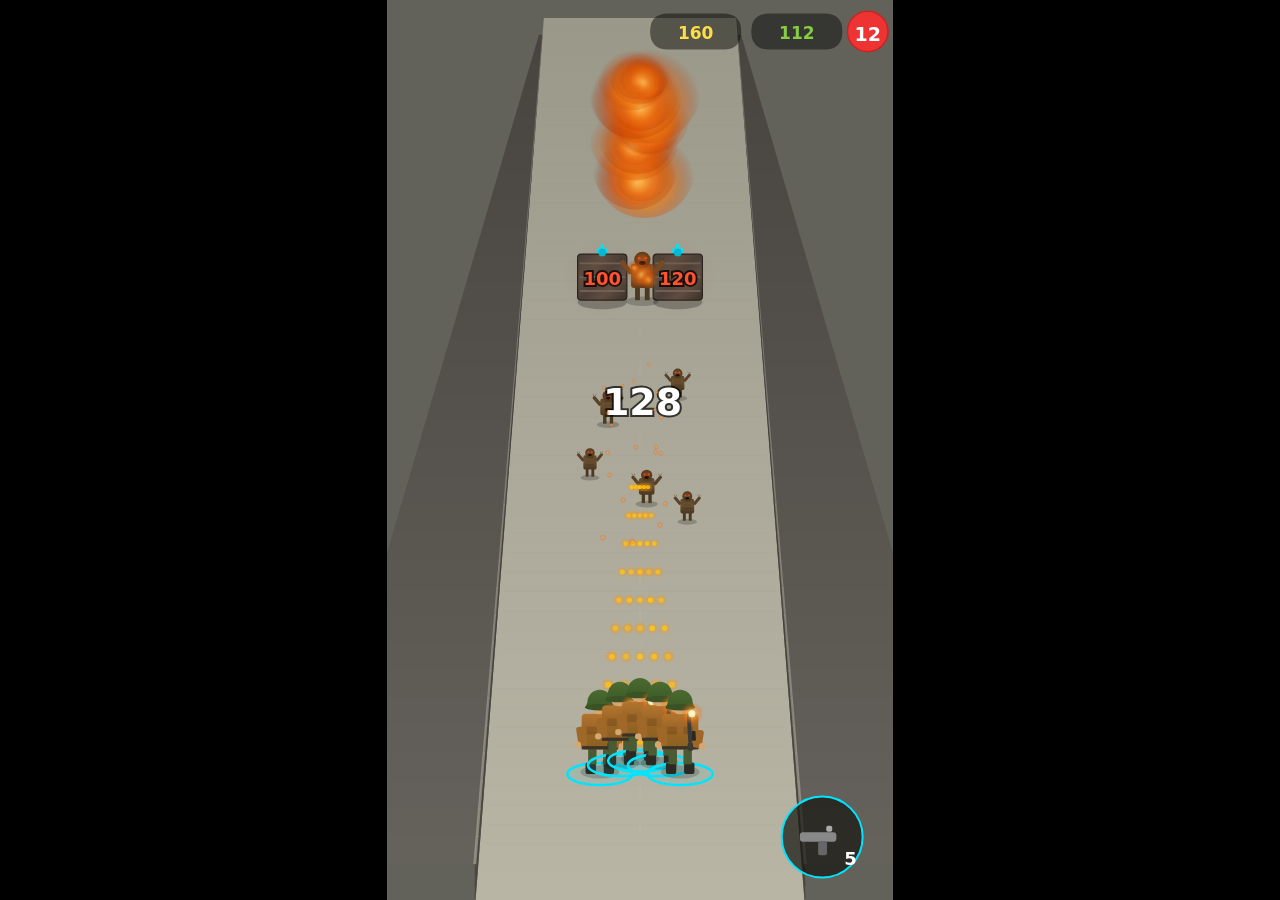
==== mockup.html @ 913b654e "Add visual mockup matching Puzzles & Survival reference screenshot Static 2D canvas mockup — no game" ====
<!DOCTYPE html>
<html>
<head>
<meta charset="UTF-8">
<meta name="viewport" content="width=device-width, initial-scale=1.0">
<title>Visual Mockup</title>
<style>
* { margin: 0; padding: 0; box-sizing: border-box; }
body { background: #000; overflow: hidden; }
canvas { display: block; margin: 0 auto; }
</style>
</head>
<body>
<canvas id="c"></canvas>
<script>
const canvas = document.getElementById('c');
const ctx = canvas.getContext('2d');

function resize() {
    const aspect = 9/16;
    let w = window.innerWidth, h = window.innerHeight;
    if (w/h > aspect) w = h * aspect; else h = w / aspect;
    canvas.width = Math.floor(w);
    canvas.height = Math.floor(h);
}
resize();
window.addEventListener('resize', () => { resize(); draw(); });

// ── Helpers ──
function rrect(x, y, w, h, r) {
    ctx.beginPath();
    ctx.moveTo(x+r,y); ctx.lineTo(x+w-r,y);
    ctx.quadraticCurveTo(x+w,y,x+w,y+r); ctx.lineTo(x+w,y+h-r);
    ctx.quadraticCurveTo(x+w,y+h,x+w-r,y+h); ctx.lineTo(x+r,y+h);
    ctx.quadraticCurveTo(x,y+h,x,y+h-r); ctx.lineTo(x,y+r);
    ctx.quadraticCurveTo(x,y,x+r,y); ctx.closePath();
}

function radGlow(x, y, r, c1, c2, c3) {
    const g = ctx.createRadialGradient(x, y, 0, x, y, r);
    g.addColorStop(0, c1); g.addColorStop(0.5, c2); g.addColorStop(1, c3);
    return g;
}

// ── Perspective helpers ──
let W, H, cx, vpY;
const roadBottomFrac = 0.65;
const roadTopFrac = 0.38;

function roadX(xNorm, t) {
    const rw = (roadTopFrac + (roadBottomFrac - roadTopFrac) * t) * W;
    return cx + xNorm * rw / 2;
}
function roadY(t) { return vpY + (H - vpY) * t; }
function roadS(t) { return t; }

function draw() {
    W = canvas.width; H = canvas.height; cx = W/2;
    vpY = H * 0.02;
    const rbW = W * roadBottomFrac;
    const rtW = W * roadTopFrac;

    // ── Background ──
    ctx.fillStyle = '#62625a';
    ctx.fillRect(0, 0, W, H);

    // ── Road surface ──
    const roadGrad = ctx.createLinearGradient(0, vpY, 0, H);
    roadGrad.addColorStop(0, '#9a9888');
    roadGrad.addColorStop(0.5, '#aca99a');
    roadGrad.addColorStop(1, '#b8b5a5');
    ctx.fillStyle = roadGrad;
    ctx.beginPath();
    ctx.moveTo(cx - rbW/2, H);
    ctx.lineTo(cx + rbW/2, H);
    ctx.lineTo(cx + rtW/2, vpY);
    ctx.lineTo(cx - rtW/2, vpY);
    ctx.closePath();
    ctx.fill();

    // Road surface texture — subtle noise lines
    ctx.globalAlpha = 0.04;
    for (let i = 0; i < 40; i++) {
        const t = 0.1 + i * 0.022;
        const y = roadY(t);
        const lw = (roadTopFrac + (roadBottomFrac - roadTopFrac) * t) * W;
        ctx.strokeStyle = '#000';
        ctx.lineWidth = 0.5;
        ctx.beginPath();
        ctx.moveTo(cx - lw/2 + 5, y);
        ctx.lineTo(cx + lw/2 - 5, y);
        ctx.stroke();
    }
    ctx.globalAlpha = 1;

    // ── Walls ──
    function drawWall(side) {
        const s = side; // -1 left, 1 right
        const wallThick = 0.14; // fraction of W

        for (let i = 0; i < 30; i++) {
            const t1 = i * 0.033 + 0.02;
            const t2 = t1 + 0.034;
            if (t1 > 0.98) break;

            const rw1 = (roadTopFrac + (roadBottomFrac - roadTopFrac) * t1) * W;
            const rw2 = (roadTopFrac + (roadBottomFrac - roadTopFrac) * t2) * W;
            const ww1 = W * wallThick * t1 * 2.5;
            const ww2 = W * wallThick * t2 * 2.5;
            const wallH1 = H * 0.05 * t1;
            const wallH2 = H * 0.05 * t2;

            const ex1 = cx + s * rw1/2;
            const ex2 = cx + s * rw2/2;
            const ox1 = ex1 + s * ww1;
            const ox2 = ex2 + s * ww2;
            const y1 = roadY(t1);
            const y2 = roadY(t2);

            // Wall face
            const shade = 0.28 + t1 * 0.12;
            ctx.fillStyle = `rgb(${Math.round(shade*255)},${Math.round(shade*245)},${Math.round(shade*230)})`;
            ctx.beginPath();
            ctx.moveTo(ex1, y1 - wallH1);
            ctx.lineTo(ex2, y2 - wallH2);
            ctx.lineTo(ox2, y2 - wallH2);
            ctx.lineTo(ox1, y1 - wallH1);
            ctx.closePath();
            ctx.fill();

            // Wall front
            ctx.fillStyle = `rgb(${Math.round(shade*220)},${Math.round(shade*210)},${Math.round(shade*195)})`;
            ctx.beginPath();
            ctx.moveTo(ex1, y1);
            ctx.lineTo(ex2, y2);
            ctx.lineTo(ex2, y2 - wallH2);
            ctx.lineTo(ex1, y1 - wallH1);
            ctx.closePath();
            ctx.fill();

            // Horizontal panel lines on wall face
            ctx.strokeStyle = `rgba(0,0,0,${0.06 + t1 * 0.06})`;
            ctx.lineWidth = Math.max(0.5, t1 * 1.2);
            for (let p = 0.25; p <= 0.75; p += 0.25) {
                const py1 = y1 - wallH1 * p;
                const py2 = y2 - wallH2 * p;
                ctx.beginPath();
                ctx.moveTo(ex1, py1);
                ctx.lineTo(ex2, py2);
                ctx.stroke();
            }

            // Top rail
            ctx.strokeStyle = `rgba(180,175,160,${0.3 + t1 * 0.3})`;
            ctx.lineWidth = Math.max(1, t1 * 3);
            ctx.beginPath();
            ctx.moveTo(ex1, y1 - wallH1);
            ctx.lineTo(ex2, y2 - wallH2);
            ctx.stroke();
        }
    }
    drawWall(-1);
    drawWall(1);

    // ── Center dashes ──
    for (let i = 0; i < 20; i++) {
        const t = 0.15 + i * 0.04;
        if (t > 0.95) break;
        const y1 = roadY(t);
        const y2 = roadY(t + 0.015);
        ctx.strokeStyle = `rgba(190,185,170,${0.15 + t * 0.25})`;
        ctx.lineWidth = Math.max(0.5, t * 2.5);
        ctx.beginPath();
        ctx.moveTo(cx, y1);
        ctx.lineTo(cx, y2);
        ctx.stroke();
    }

    // ── Barrel/Crate drawing ──
    function drawBarrel(xNorm, t, hp, label) {
        const x = roadX(xNorm, t);
        const y = roadY(t);
        const s = roadS(t) * W * 0.38;
        const bw = s * 0.8;
        const bh = s * 0.75;

        // Shadow
        ctx.fillStyle = 'rgba(0,0,0,0.25)';
        ctx.beginPath();
        ctx.ellipse(x, y + 2, bw * 0.5, bh * 0.15, 0, 0, Math.PI * 2);
        ctx.fill();

        // Barrel body — dark wood/metal
        const barrelGrad = ctx.createLinearGradient(x - bw/2, y - bh, x + bw/2, y);
        barrelGrad.addColorStop(0, '#4a4038');
        barrelGrad.addColorStop(0.3, '#5a4e42');
        barrelGrad.addColorStop(0.5, '#4a4038');
        barrelGrad.addColorStop(0.7, '#5a4e42');
        barrelGrad.addColorStop(1, '#3a3228');
        ctx.fillStyle = barrelGrad;
        rrect(x - bw/2, y - bh, bw, bh, s * 0.06);
        ctx.fill();

        // Metal bands
        ctx.strokeStyle = '#6a6258';
        ctx.lineWidth = Math.max(1, s * 0.03);
        const bandPositions = [0.2, 0.5, 0.8];
        for (const bp of bandPositions) {
            const by = y - bh + bh * bp;
            ctx.beginPath();
            ctx.moveTo(x - bw/2 + 2, by);
            ctx.lineTo(x + bw/2 - 2, by);
            ctx.stroke();
        }

        // Barrel border
        ctx.strokeStyle = '#2a2420';
        ctx.lineWidth = Math.max(1, s * 0.02);
        rrect(x - bw/2, y - bh, bw, bh, s * 0.06);
        ctx.stroke();

        // HP label — big and bold like reference
        const fontSize = Math.round(s * 0.3);
        ctx.font = `bold ${fontSize}px system-ui`;
        ctx.textAlign = 'center';
        ctx.strokeStyle = 'rgba(0,0,0,0.8)';
        ctx.lineWidth = 4;
        ctx.strokeText(label, x, y - bh * 0.32);
        ctx.fillStyle = '#ff5533';
        ctx.fillText(label, x, y - bh * 0.32);

        // Cyan weapon/turret icon on top
        const iconS = s * 0.18;
        // Gun barrel shape
        ctx.fillStyle = '#00e5ff';
        ctx.fillRect(x - iconS * 0.15, y - bh - iconS * 0.9, iconS * 0.3, iconS * 0.5);
        ctx.fillRect(x - iconS * 0.5, y - bh - iconS * 0.5, iconS, iconS * 0.4);
        // Base
        ctx.fillStyle = '#00bcd4';
        ctx.beginPath();
        ctx.arc(x, y - bh - iconS * 0.15, iconS * 0.35, 0, Math.PI * 2);
        ctx.fill();

        // Danger glow around barrel
        ctx.fillStyle = radGlow(x, y - bh/2, bw * 0.8,
            'rgba(255,80,30,0.08)', 'rgba(255,40,0,0.03)', 'rgba(0,0,0,0)');
        ctx.beginPath();
        ctx.arc(x, y - bh/2, bw * 0.8, 0, Math.PI * 2);
        ctx.fill();
    }

    drawBarrel(-0.32, 0.32, 100, '100');
    drawBarrel(0.32, 0.32, 120, '120');

    // ── Fire/explosion ──
    function drawFire(x, y, radius, intensity) {
        // Multiple layers for rich fire look
        for (let layer = 0; layer < 5; layer++) {
            const lr = radius * (1 - layer * 0.15);
            const ox = (Math.random() - 0.5) * radius * 0.2;
            const oy = (Math.random() - 0.5) * radius * 0.2;
            const alpha = intensity * (1 - layer * 0.15);

            const colors = [
                [`rgba(255,220,120,${alpha})`, `rgba(240,120,10,${alpha*0.7})`, `rgba(180,40,0,0)`],
                [`rgba(255,160,50,${alpha*0.8})`, `rgba(220,60,0,${alpha*0.5})`, `rgba(100,10,0,0)`],
            ];
            const c = colors[layer % 2];
            ctx.fillStyle = radGlow(x+ox, y+oy, lr, c[0], c[1], c[2]);
            ctx.beginPath();
            ctx.arc(x+ox, y+oy - lr * 0.3, lr, 0, Math.PI * 2);
            ctx.fill();
        }
    }

    // Big chunky explosion behind boss — multiple overlapping blobs
    drawFire(roadX(0, 0.21), roadY(0.21) - W * 0.04, W * 0.10, 0.9);
    drawFire(roadX(-0.06, 0.19), roadY(0.19) - W * 0.08, W * 0.09, 0.85);
    drawFire(roadX(0.08, 0.18), roadY(0.18) - W * 0.10, W * 0.08, 0.8);
    drawFire(roadX(0, 0.17), roadY(0.17) - W * 0.12, W * 0.11, 0.95);
    drawFire(roadX(-0.04, 0.16), roadY(0.16) - W * 0.15, W * 0.07, 0.7);
    drawFire(roadX(0.05, 0.15), roadY(0.15) - W * 0.13, W * 0.06, 0.6);
    // Smoke column above
    drawFire(roadX(0, 0.14), roadY(0.14) - W * 0.12, W * 0.05, 0.3);
    drawFire(roadX(0.02, 0.13), roadY(0.13) - W * 0.10, W * 0.04, 0.2);

    // ── Boss zombie (big) ──
    function drawZombie(xNorm, t, size, isBoss) {
        const x = roadX(xNorm, t);
        const y = roadY(t);
        const s = roadS(t) * size;

        // Shadow
        ctx.fillStyle = 'rgba(0,0,0,0.2)';
        ctx.beginPath();
        ctx.ellipse(x, y + 1, s * 0.4, s * 0.12, 0, 0, Math.PI * 2);
        ctx.fill();

        // Legs
        ctx.fillStyle = '#4a3a22';
        ctx.fillRect(x - s * 0.18, y - s * 0.35, s * 0.12, s * 0.35);
        ctx.fillRect(x + s * 0.06, y - s * 0.35, s * 0.12, s * 0.35);

        // Torso
        const bodyGrad = ctx.createLinearGradient(x, y - s, x, y - s * 0.3);
        bodyGrad.addColorStop(0, isBoss ? '#7a4a20' : '#5a4228');
        bodyGrad.addColorStop(0.5, isBoss ? '#8a5a28' : '#6a5030');
        bodyGrad.addColorStop(1, isBoss ? '#6a3a18' : '#4a3820');
        ctx.fillStyle = bodyGrad;
        rrect(x - s * 0.28, y - s * 0.9, s * 0.56, s * 0.6, s * 0.08);
        ctx.fill();

        // Torn details on torso
        ctx.strokeStyle = 'rgba(0,0,0,0.15)';
        ctx.lineWidth = 1;
        for (let i = 0; i < 3; i++) {
            const ly = y - s * 0.8 + i * s * 0.15;
            ctx.beginPath();
            ctx.moveTo(x - s * 0.15, ly);
            ctx.lineTo(x + s * 0.15, ly);
            ctx.stroke();
        }

        // Arms reaching forward
        ctx.fillStyle = isBoss ? '#7a4a20' : '#5a4228';
        ctx.save();
        ctx.translate(x - s * 0.3, y - s * 0.7);
        ctx.rotate(-0.7);
        rrect(-s * 0.06, -s * 0.35, s * 0.12, s * 0.4, s * 0.04);
        ctx.fill();
        ctx.restore();
        ctx.save();
        ctx.translate(x + s * 0.3, y - s * 0.7);
        ctx.rotate(0.7);
        rrect(-s * 0.06, -s * 0.35, s * 0.12, s * 0.4, s * 0.04);
        ctx.fill();
        ctx.restore();

        // Clawed hands
        ctx.fillStyle = '#3a2a15';
        for (const sx of [-1, 1]) {
            const hx = x + sx * s * 0.48;
            const hy = y - s * 1.0;
            for (let f = -1; f <= 1; f++) {
                ctx.beginPath();
                ctx.moveTo(hx + f * s * 0.04, hy);
                ctx.lineTo(hx + f * s * 0.06, hy - s * 0.08);
                ctx.lineTo(hx + f * s * 0.02, hy);
                ctx.fill();
            }
        }

        // Head
        const headGrad = ctx.createRadialGradient(x, y - s * 1.0, 0, x, y - s * 1.0, s * 0.2);
        headGrad.addColorStop(0, isBoss ? '#8a5a28' : '#6a5030');
        headGrad.addColorStop(1, isBoss ? '#5a3a18' : '#4a3820');
        ctx.fillStyle = headGrad;
        ctx.beginPath();
        ctx.arc(x, y - s * 1.0, s * 0.2, 0, Math.PI * 2);
        ctx.fill();

        // Mouth
        ctx.fillStyle = '#1a0a00';
        ctx.beginPath();
        ctx.ellipse(x, y - s * 0.92, s * 0.08, s * 0.05, 0, 0, Math.PI * 2);
        ctx.fill();

        // Eyes — glowing red/orange
        ctx.shadowColor = '#ff4400';
        ctx.shadowBlur = s * 0.15;
        ctx.fillStyle = '#ff4400';
        ctx.beginPath();
        ctx.arc(x - s * 0.08, y - s * 1.04, s * 0.035, 0, Math.PI * 2);
        ctx.fill();
        ctx.beginPath();
        ctx.arc(x + s * 0.08, y - s * 1.04, s * 0.035, 0, Math.PI * 2);
        ctx.fill();
        ctx.shadowBlur = 0;

        // Fire on boss
        if (isBoss) {
            drawFire(x, y - s * 0.6, s * 0.4, 0.5);
            drawFire(x - s * 0.2, y - s * 0.8, s * 0.2, 0.4);
            drawFire(x + s * 0.15, y - s * 0.5, s * 0.25, 0.35);
        }
    }

    // Boss — big, on fire
    drawZombie(0.02, 0.32, W * 0.25, true);
    // Medium zombies
    drawZombie(-0.25, 0.46, W * 0.12, false);
    drawZombie(0.30, 0.43, W * 0.11, false);
    // Closer zombies
    drawZombie(0.05, 0.55, W * 0.10, false);
    drawZombie(-0.38, 0.52, W * 0.09, false);
    drawZombie(0.35, 0.57, W * 0.085, false);

    // ── Damage number ──
    (function() {
        const x = roadX(0.02, 0.49);
        const y = roadY(0.49) - W * 0.07;
        const sz = Math.round(W * 0.075);
        ctx.font = `bold ${sz}px system-ui`;
        ctx.textAlign = 'center';
        ctx.strokeStyle = 'rgba(0,0,0,0.7)';
        ctx.lineWidth = 4;
        ctx.strokeText('128', x, y);
        ctx.fillStyle = '#fff';
        ctx.fillText('128', x, y);
    })();

    // ── Bullet streams ──
    function drawBulletStream(xStart, xNormEnd, tStart, tEnd, count) {
        for (let i = 0; i < count; i++) {
            const frac = i / count;
            const t = tStart + (tEnd - tStart) * frac;
            const xn = xStart + (xNormEnd - xStart) * frac;
            const x = roadX(xn, t);
            const y = roadY(t);
            const sz = roadS(t) * 4;

            // Bright golden core
            ctx.fillStyle = `rgba(255,210,30,${0.6 + Math.random() * 0.4})`;
            ctx.beginPath();
            ctx.arc(x, y, Math.max(1, sz), 0, Math.PI * 2);
            ctx.fill();

            // Glow
            ctx.fillStyle = `rgba(255,150,0,${0.2 + Math.random() * 0.15})`;
            ctx.beginPath();
            ctx.arc(x, y, sz * 2, 0, Math.PI * 2);
            ctx.fill();
        }
    }

    // Multiple streams from each soldier position — fewer, more spaced dots
    const solPositions = [-0.26, -0.13, 0, 0.13, 0.26];
    for (const sp of solPositions) {
        drawBulletStream(sp, sp * 0.15, 0.82, 0.50, 10);
    }

    // ── Fire sparks scattered on road ──
    for (let i = 0; i < 20; i++) {
        const t = 0.38 + Math.random() * 0.22;
        const xn = (Math.random() - 0.5) * 0.6;
        const x = roadX(xn, t);
        const y = roadY(t);
        const s = roadS(t) * W * 0.012;

        ctx.fillStyle = radGlow(x, y, s,
            'rgba(255,200,50,0.7)', 'rgba(255,100,0,0.3)', 'rgba(255,50,0,0)');
        ctx.beginPath();
        ctx.arc(x, y, s, 0, Math.PI * 2);
        ctx.fill();
    }

    // ── Soldiers ──
    function drawSoldier(xNorm, t) {
        const x = roadX(xNorm, t);
        const y = roadY(t);
        const s = roadS(t) * W * 0.15;

        // Cyan glow circle
        ctx.strokeStyle = '#00e5ff';
        ctx.lineWidth = Math.max(1.5, s * 0.04);
        ctx.beginPath();
        ctx.ellipse(x, y + s * 0.03, s * 0.5, s * 0.17, 0, 0, Math.PI * 2);
        ctx.stroke();
        // Inner fill glow
        ctx.fillStyle = 'rgba(0,229,255,0.08)';
        ctx.beginPath();
        ctx.ellipse(x, y + s * 0.03, s * 0.48, s * 0.16, 0, 0, Math.PI * 2);
        ctx.fill();

        // Shadow
        ctx.fillStyle = 'rgba(0,0,0,0.18)';
        ctx.beginPath();
        ctx.ellipse(x, y, s * 0.3, s * 0.1, 0, 0, Math.PI * 2);
        ctx.fill();

        // Boots
        ctx.fillStyle = '#2a2a22';
        rrect(x - s * 0.22, y - s * 0.15, s * 0.16, s * 0.18, 2);
        ctx.fill();
        rrect(x + s * 0.06, y - s * 0.15, s * 0.16, s * 0.18, 2);
        ctx.fill();

        // Legs (camo pants)
        ctx.fillStyle = '#4a5a32';
        ctx.fillRect(x - s * 0.18, y - s * 0.4, s * 0.13, s * 0.28);
        ctx.fillRect(x + s * 0.05, y - s * 0.4, s * 0.13, s * 0.28);

        // Torso (tactical vest, orange/brown like reference)
        const vestGrad = ctx.createLinearGradient(x, y - s * 0.95, x, y - s * 0.35);
        vestGrad.addColorStop(0, '#b87830');
        vestGrad.addColorStop(0.4, '#a06828');
        vestGrad.addColorStop(1, '#886020');
        ctx.fillStyle = vestGrad;
        rrect(x - s * 0.28, y - s * 0.9, s * 0.56, s * 0.55, s * 0.06);
        ctx.fill();

        // Vest pockets/details
        ctx.fillStyle = 'rgba(0,0,0,0.12)';
        rrect(x - s * 0.2, y - s * 0.7, s * 0.15, s * 0.12, 1);
        ctx.fill();
        rrect(x + s * 0.05, y - s * 0.7, s * 0.15, s * 0.12, 1);
        ctx.fill();

        // Belt
        ctx.fillStyle = '#3a3228';
        ctx.fillRect(x - s * 0.28, y - s * 0.4, s * 0.56, s * 0.05);

        // Arms
        ctx.fillStyle = '#a06828';
        ctx.save();
        ctx.translate(x - s * 0.3, y - s * 0.7);
        ctx.rotate(-0.15);
        rrect(-s * 0.07, 0, s * 0.14, s * 0.3, s * 0.04);
        ctx.fill();
        ctx.restore();
        ctx.save();
        ctx.translate(x + s * 0.3, y - s * 0.65);
        ctx.rotate(0.15);
        rrect(-s * 0.07, 0, s * 0.14, s * 0.28, s * 0.04);
        ctx.fill();
        ctx.restore();

        // Hands (skin tone)
        ctx.fillStyle = '#d4a870';
        ctx.beginPath(); ctx.arc(x - s * 0.34, y - s * 0.42, s * 0.05, 0, Math.PI * 2); ctx.fill();
        ctx.beginPath(); ctx.arc(x + s * 0.34, y - s * 0.40, s * 0.05, 0, Math.PI * 2); ctx.fill();

        // Head
        ctx.fillStyle = '#d4a870';
        ctx.beginPath();
        ctx.arc(x, y - s * 1.05, s * 0.16, 0, Math.PI * 2);
        ctx.fill();

        // Helmet
        const helmGrad = ctx.createLinearGradient(x, y - s * 1.25, x, y - s * 0.95);
        helmGrad.addColorStop(0, '#4a6a30');
        helmGrad.addColorStop(1, '#3a5a25');
        ctx.fillStyle = helmGrad;
        ctx.beginPath();
        ctx.arc(x, y - s * 1.08, s * 0.19, Math.PI, 0);
        ctx.lineTo(x + s * 0.22, y - s * 1.0);
        ctx.lineTo(x - s * 0.22, y - s * 1.0);
        ctx.closePath();
        ctx.fill();
        // Helmet brim
        ctx.fillStyle = '#3a5225';
        ctx.beginPath();
        ctx.ellipse(x, y - s * 1.0, s * 0.23, s * 0.05, 0, 0, Math.PI * 2);
        ctx.fill();

        // Gun — pointing forward/right
        ctx.fillStyle = '#2a2a2a';
        ctx.save();
        ctx.translate(x + s * 0.15, y - s * 0.55);
        ctx.rotate(-0.05);
        // Stock
        ctx.fillStyle = '#3a3a32';
        rrect(-s * 0.04, s * 0.1, s * 0.08, s * 0.12, 1);
        ctx.fill();
        // Barrel
        ctx.fillStyle = '#3a3a3a';
        rrect(-s * 0.03, -s * 0.35, s * 0.06, s * 0.45, 1);
        ctx.fill();
        // Magazine
        ctx.fillStyle = '#2a2a22';
        rrect(s * 0.03, -s * 0.08, s * 0.06, s * 0.15, 1);
        ctx.fill();
        ctx.restore();

        // Muzzle flash
        const mfx = x + s * 0.18;
        const mfy = y - s * 0.9;
        const mfs = s * 0.18;
        ctx.fillStyle = radGlow(mfx, mfy, mfs,
            'rgba(255,240,150,0.9)', 'rgba(255,150,30,0.5)', 'rgba(255,60,0,0)');
        ctx.beginPath();
        ctx.arc(mfx, mfy, mfs, 0, Math.PI * 2);
        ctx.fill();
        // Bright core
        ctx.fillStyle = 'rgba(255,255,220,0.8)';
        ctx.beginPath();
        ctx.arc(mfx, mfy, mfs * 0.3, 0, Math.PI * 2);
        ctx.fill();
    }

    // 5 soldiers in formation — tighter, lower
    const st = 0.84;
    drawSoldier(-0.26, st + 0.015);
    drawSoldier(-0.13, st + 0.005);
    drawSoldier(0, st);
    drawSoldier(0.13, st + 0.005);
    drawSoldier(0.26, st + 0.015);

    // ── Weapon icon (bottom-right) ──
    (function() {
        const r = W * 0.08;
        const ix = W * 0.86;
        const iy = H * 0.93;

        // Dark circle
        ctx.fillStyle = 'rgba(20,20,15,0.7)';
        ctx.beginPath();
        ctx.arc(ix, iy, r, 0, Math.PI * 2);
        ctx.fill();

        // Cyan border
        ctx.strokeStyle = '#00e5ff';
        ctx.lineWidth = 2;
        ctx.beginPath();
        ctx.arc(ix, iy, r, 0, Math.PI * 2);
        ctx.stroke();

        // Simplified gun
        ctx.fillStyle = '#888';
        rrect(ix - r * 0.55, iy - r * 0.12, r * 0.9, r * 0.24, 3);
        ctx.fill();
        ctx.fillStyle = '#666';
        rrect(ix - r * 0.1, iy + r * 0.1, r * 0.22, r * 0.35, 2);
        ctx.fill();
        // Scope
        ctx.fillStyle = '#aaa';
        rrect(ix + r * 0.1, iy - r * 0.28, r * 0.15, r * 0.15, 2);
        ctx.fill();

        // Ammo
        ctx.font = `bold ${Math.round(r * 0.45)}px system-ui`;
        ctx.textAlign = 'center';
        ctx.fillStyle = '#fff';
        ctx.fillText('5', ix + r * 0.7, iy + r * 0.7);
    })();

    // ── HUD top ──
    const hudFS = Math.round(W * 0.034);
    ctx.font = `bold ${hudFS}px system-ui`;
    ctx.textAlign = 'center';

    // Resource pills
    function hudPill(x, y, w, h, label, color) {
        ctx.fillStyle = 'rgba(0,0,0,0.45)';
        rrect(x, y, w, h, h/2);
        ctx.fill();
        ctx.fillStyle = color;
        ctx.fillText(label, x + w/2, y + h * 0.7);
    }
    hudPill(W * 0.52, H * 0.015, W * 0.18, H * 0.04, '160', '#ffdd44');
    hudPill(W * 0.72, H * 0.015, W * 0.18, H * 0.04, '112', '#88cc44');

    // Level badge
    ctx.fillStyle = '#ee3333';
    ctx.beginPath();
    ctx.arc(W * 0.95, H * 0.035, W * 0.04, 0, Math.PI * 2);
    ctx.fill();
    ctx.strokeStyle = '#cc2222';
    ctx.lineWidth = 1.5;
    ctx.stroke();
    ctx.fillStyle = '#fff';
    ctx.font = `bold ${Math.round(W * 0.038)}px system-ui`;
    ctx.fillText('12', W * 0.95, H * 0.046);
}

draw();
</script>
</body>
</html>
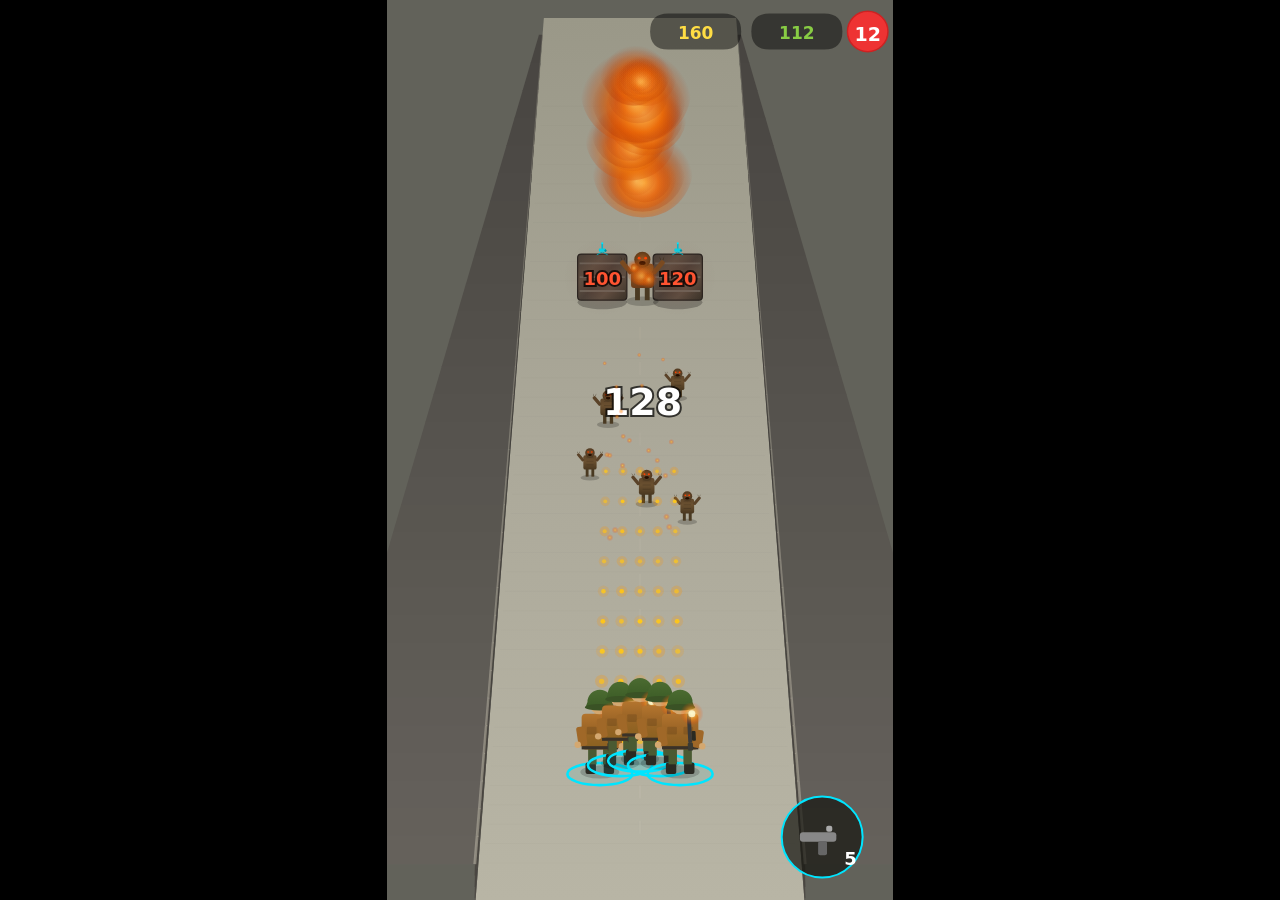
==== commit b6f90701: "Fix bullet streams (straight parallel) and barrel turret icons Co-Authored-By: Claude Opus 4.6 <nore" ====
--- a/mockup.html
+++ b/mockup.html
@@ -229,16 +229,27 @@
         ctx.fillStyle = '#ff5533';
         ctx.fillText(label, x, y - bh * 0.32);
 
-        // Cyan weapon/turret icon on top
-        const iconS = s * 0.18;
-        // Gun barrel shape
+        // Cyan weapon turret on top
+        const iconS = s * 0.22;
+        const ty = y - bh - iconS * 0.3;
+        // Tripod legs
+        ctx.strokeStyle = '#00a8b8';
+        ctx.lineWidth = Math.max(1, iconS * 0.06);
+        ctx.beginPath(); ctx.moveTo(x, ty + iconS * 0.15); ctx.lineTo(x - iconS * 0.4, ty + iconS * 0.35); ctx.stroke();
+        ctx.beginPath(); ctx.moveTo(x, ty + iconS * 0.15); ctx.lineTo(x + iconS * 0.4, ty + iconS * 0.35); ctx.stroke();
+        // Gun body
+        ctx.fillStyle = '#00d4e8';
+        rrect(x - iconS * 0.25, ty - iconS * 0.12, iconS * 0.5, iconS * 0.24, iconS * 0.05);
+        ctx.fill();
+        // Barrel
+        ctx.fillStyle = '#00bcd4';
+        ctx.fillRect(x - iconS * 0.06, ty - iconS * 0.5, iconS * 0.12, iconS * 0.4);
+        // Muzzle
         ctx.fillStyle = '#00e5ff';
-        ctx.fillRect(x - iconS * 0.15, y - bh - iconS * 0.9, iconS * 0.3, iconS * 0.5);
-        ctx.fillRect(x - iconS * 0.5, y - bh - iconS * 0.5, iconS, iconS * 0.4);
-        // Base
-        ctx.fillStyle = '#00bcd4';
-        ctx.beginPath();
-        ctx.arc(x, y - bh - iconS * 0.15, iconS * 0.35, 0, Math.PI * 2);
+        ctx.beginPath(); ctx.arc(x, ty - iconS * 0.5, iconS * 0.08, 0, Math.PI * 2); ctx.fill();
+        // Ammo box
+        ctx.fillStyle = '#008fa0';
+        rrect(x + iconS * 0.15, ty - iconS * 0.05, iconS * 0.18, iconS * 0.2, 2);
         ctx.fill();
 
         // Danger glow around barrel
@@ -410,33 +421,33 @@
     })();
 
     // ── Bullet streams ──
-    function drawBulletStream(xStart, xNormEnd, tStart, tEnd, count) {
+    function drawBulletStream(xNorm, tStart, tEnd, count) {
+        // Bullets go STRAIGHT — same xNorm the whole way
         for (let i = 0; i < count; i++) {
             const frac = i / count;
             const t = tStart + (tEnd - tStart) * frac;
-            const xn = xStart + (xNormEnd - xStart) * frac;
-            const x = roadX(xn, t);
+            const x = roadX(xNorm, t);
             const y = roadY(t);
-            const sz = roadS(t) * 4;
+            const sz = roadS(t) * 3.5;
 
             // Bright golden core
             ctx.fillStyle = `rgba(255,210,30,${0.6 + Math.random() * 0.4})`;
             ctx.beginPath();
-            ctx.arc(x, y, Math.max(1, sz), 0, Math.PI * 2);
+            ctx.arc(x, y, Math.max(1.2, sz), 0, Math.PI * 2);
             ctx.fill();
 
             // Glow
-            ctx.fillStyle = `rgba(255,150,0,${0.2 + Math.random() * 0.15})`;
-            ctx.beginPath();
-            ctx.arc(x, y, sz * 2, 0, Math.PI * 2);
+            ctx.fillStyle = `rgba(255,150,0,${0.15 + Math.random() * 0.1})`;
+            ctx.beginPath();
+            ctx.arc(x, y, sz * 2.5, 0, Math.PI * 2);
             ctx.fill();
         }
     }
 
-    // Multiple streams from each soldier position — fewer, more spaced dots
+    // Straight parallel bullet streams from each soldier
     const solPositions = [-0.26, -0.13, 0, 0.13, 0.26];
     for (const sp of solPositions) {
-        drawBulletStream(sp, sp * 0.15, 0.82, 0.50, 10);
+        drawBulletStream(sp, 0.82, 0.48, 10);
     }
 
     // ── Fire sparks scattered on road ──
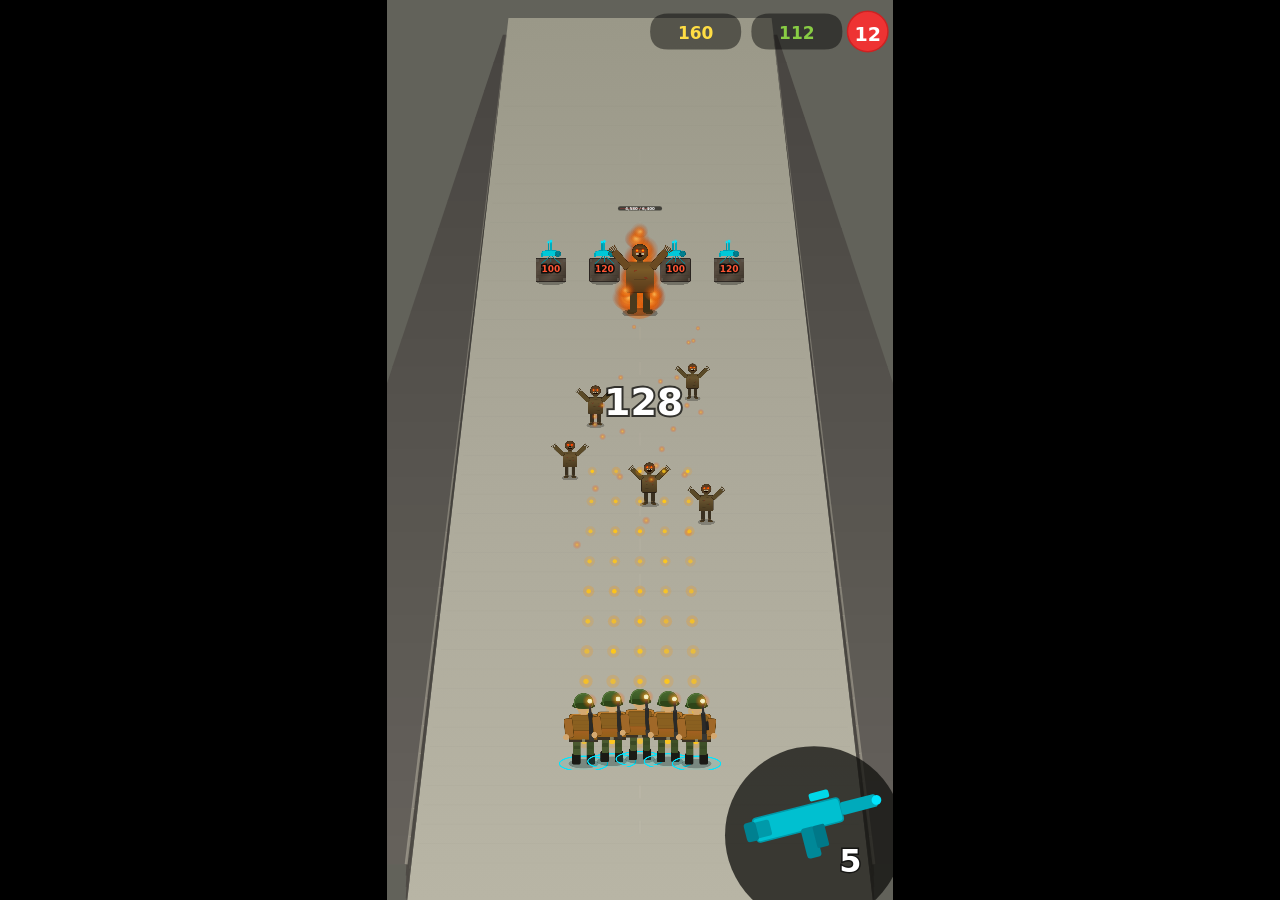
==== commit 2913e428: "2D canvas rewrite with pre-rendered sprite system Replaced Three.js with pure 2D canvas rendering us" ====
--- a/mockup.html
+++ b/mockup.html
@@ -26,7 +26,656 @@
 resize();
 window.addEventListener('resize', () => { resize(); draw(); });
 
-// ── Helpers ──
+// ══════════════════════════════════════════
+// PRE-RENDERED SPRITES — offscreen canvases
+// ══════════════════════════════════════════
+
+function createSprite(w, h, drawFn) {
+    const c = document.createElement('canvas');
+    c.width = w; c.height = h;
+    const x = c.getContext('2d');
+    drawFn(x, w, h);
+    return c;
+}
+
+function rrectPath(x, cx, cy, w, h, r) {
+    r = Math.min(r, w/2, h/2);
+    x.beginPath();
+    x.moveTo(cx+r, cy); x.lineTo(cx+w-r, cy);
+    x.quadraticCurveTo(cx+w, cy, cx+w, cy+r); x.lineTo(cx+w, cy+h-r);
+    x.quadraticCurveTo(cx+w, cy+h, cx+w-r, cy+h); x.lineTo(cx+r, cy+h);
+    x.quadraticCurveTo(cx, cy+h, cx, cy+h-r); x.lineTo(cx, cy+r);
+    x.quadraticCurveTo(cx, cy, cx+r, cy); x.closePath();
+}
+
+// ── SOLDIER SPRITE (256x256, facing away/forward) ──
+const soldierSprite = createSprite(256, 256, (x, w, h) => {
+    const cx = w/2, s = w;
+
+    // Cyan selection ring
+    x.strokeStyle = '#00e5ff';
+    x.lineWidth = 4;
+    x.beginPath();
+    x.ellipse(cx, h - 20, 80, 25, 0, 0, Math.PI * 2);
+    x.stroke();
+    x.fillStyle = 'rgba(0,229,255,0.1)';
+    x.fill();
+
+    // Shadow
+    x.fillStyle = 'rgba(0,0,0,0.25)';
+    x.beginPath();
+    x.ellipse(cx, h - 20, 50, 16, 0, 0, Math.PI * 2);
+    x.fill();
+
+    // Boots — thick, dark
+    x.fillStyle = '#1a1a15';
+    rrectPath(x, cx - 38, h - 55, 28, 38, 6);
+    x.fill();
+    rrectPath(x, cx + 10, h - 55, 28, 38, 6);
+    x.fill();
+
+    // Legs — camo pants, thick
+    x.fillStyle = '#4a5a30';
+    rrectPath(x, cx - 34, h - 100, 24, 52, 5);
+    x.fill();
+    x.fillStyle = '#3e5028';
+    rrectPath(x, cx + 10, h - 100, 24, 52, 5);
+    x.fill();
+    // Knee pads
+    x.fillStyle = '#3a4a25';
+    rrectPath(x, cx - 32, h - 80, 20, 12, 3);
+    x.fill();
+    rrectPath(x, cx + 12, h - 80, 20, 12, 3);
+    x.fill();
+
+    // Torso — orange/tan tactical vest, wide and chunky
+    const vestG = x.createLinearGradient(cx, h - 190, cx, h - 95);
+    vestG.addColorStop(0, '#c08030');
+    vestG.addColorStop(0.3, '#b07028');
+    vestG.addColorStop(0.7, '#a06020');
+    vestG.addColorStop(1, '#906018');
+    x.fillStyle = vestG;
+    rrectPath(x, cx - 48, h - 185, 96, 90, 12);
+    x.fill();
+
+    // Vest outline
+    x.strokeStyle = '#604010';
+    x.lineWidth = 2;
+    rrectPath(x, cx - 48, h - 185, 96, 90, 12);
+    x.stroke();
+
+    // Vest details — pockets, MOLLE webbing
+    x.fillStyle = 'rgba(0,0,0,0.12)';
+    rrectPath(x, cx - 38, h - 165, 28, 22, 4);
+    x.fill();
+    rrectPath(x, cx + 10, h - 165, 28, 22, 4);
+    x.fill();
+    // Pocket flaps
+    x.strokeStyle = 'rgba(0,0,0,0.15)';
+    x.lineWidth = 1.5;
+    x.beginPath(); x.moveTo(cx - 38, h - 165); x.lineTo(cx - 10, h - 165); x.stroke();
+    x.beginPath(); x.moveTo(cx + 10, h - 165); x.lineTo(cx + 38, h - 165); x.stroke();
+    // Belt
+    x.fillStyle = '#3a3225';
+    x.fillRect(cx - 48, h - 100, 96, 8);
+    // Belt buckle
+    x.fillStyle = '#888060';
+    rrectPath(x, cx - 6, h - 101, 12, 10, 2);
+    x.fill();
+
+    // Backpack/plate carrier rear
+    x.fillStyle = '#8a6020';
+    rrectPath(x, cx - 40, h - 180, 80, 50, 8);
+    x.fill();
+    x.strokeStyle = '#604010';
+    x.lineWidth = 1;
+    rrectPath(x, cx - 40, h - 180, 80, 50, 8);
+    x.stroke();
+    // MOLLE lines
+    for (let i = 0; i < 4; i++) {
+        x.strokeStyle = 'rgba(0,0,0,0.08)';
+        x.beginPath(); x.moveTo(cx - 35, h - 175 + i * 12); x.lineTo(cx + 35, h - 175 + i * 12); x.stroke();
+    }
+
+    // Arms — thick, with sleeves
+    x.fillStyle = '#a06828';
+    // Left arm
+    x.save();
+    x.translate(cx - 52, h - 170);
+    x.rotate(-0.1);
+    rrectPath(x, -14, 0, 28, 65, 8);
+    x.fill();
+    x.strokeStyle = '#604010';
+    x.lineWidth = 1.5;
+    rrectPath(x, -14, 0, 28, 65, 8);
+    x.stroke();
+    x.restore();
+    // Right arm
+    x.fillStyle = '#a06828';
+    x.save();
+    x.translate(cx + 52, h - 170);
+    x.rotate(0.1);
+    rrectPath(x, -14, 0, 28, 60, 8);
+    x.fill();
+    x.strokeStyle = '#604010';
+    x.lineWidth = 1.5;
+    rrectPath(x, -14, 0, 28, 60, 8);
+    x.stroke();
+    x.restore();
+
+    // Hands — skin tone
+    x.fillStyle = '#d4a870';
+    x.beginPath(); x.arc(cx - 58, h - 108, 10, 0, Math.PI * 2); x.fill();
+    x.beginPath(); x.arc(cx + 58, h - 112, 10, 0, Math.PI * 2); x.fill();
+
+    // Neck
+    x.fillStyle = '#d4a870';
+    x.fillRect(cx - 10, h - 205, 20, 22);
+
+    // Head
+    x.fillStyle = '#d4a870';
+    x.beginPath();
+    x.arc(cx, h - 218, 28, 0, Math.PI * 2);
+    x.fill();
+
+    // Helmet — military green, detailed
+    const helmG = x.createLinearGradient(cx, h - 252, cx, h - 210);
+    helmG.addColorStop(0, '#4a6a30');
+    helmG.addColorStop(0.5, '#3e5e28');
+    helmG.addColorStop(1, '#345020');
+    x.fillStyle = helmG;
+    x.beginPath();
+    x.arc(cx, h - 222, 33, Math.PI, 0);
+    x.lineTo(cx + 38, h - 212);
+    x.lineTo(cx - 38, h - 212);
+    x.closePath();
+    x.fill();
+    // Helmet rim
+    x.fillStyle = '#2e4418';
+    x.beginPath();
+    x.ellipse(cx, h - 212, 38, 10, 0, 0, Math.PI * 2);
+    x.fill();
+    // Helmet band
+    x.strokeStyle = '#5a7a40';
+    x.lineWidth = 3;
+    x.beginPath();
+    x.arc(cx, h - 222, 30, Math.PI * 0.85, Math.PI * 0.15);
+    x.stroke();
+
+    // Gun — assault rifle, pointing forward
+    x.fillStyle = '#2a2a28';
+    x.save();
+    x.translate(cx + 25, h - 140);
+    x.rotate(-0.05);
+    // Stock
+    x.fillStyle = '#3a3832';
+    rrectPath(x, -8, 20, 16, 25, 3);
+    x.fill();
+    // Receiver
+    x.fillStyle = '#2a2a28';
+    rrectPath(x, -7, -50, 14, 72, 3);
+    x.fill();
+    // Barrel
+    x.fillStyle = '#333';
+    x.fillRect(-4, -85, 8, 40);
+    // Magazine
+    x.fillStyle = '#222';
+    rrectPath(x, 6, -20, 10, 30, 2);
+    x.fill();
+    // Muzzle flash
+    const mfG = x.createRadialGradient(0, -88, 0, 0, -88, 25);
+    mfG.addColorStop(0, 'rgba(255,240,150,0.9)');
+    mfG.addColorStop(0.4, 'rgba(255,150,30,0.5)');
+    mfG.addColorStop(1, 'rgba(255,60,0,0)');
+    x.fillStyle = mfG;
+    x.beginPath(); x.arc(0, -88, 25, 0, Math.PI * 2); x.fill();
+    x.fillStyle = 'rgba(255,255,220,0.8)';
+    x.beginPath(); x.arc(0, -88, 8, 0, Math.PI * 2); x.fill();
+    x.restore();
+});
+
+// ── ZOMBIE SPRITE (256x300) ──
+const zombieSprite = createSprite(256, 300, (x, w, h) => {
+    const cx = w/2;
+
+    // Shadow
+    x.fillStyle = 'rgba(0,0,0,0.25)';
+    x.beginPath();
+    x.ellipse(cx, h - 15, 55, 18, 0, 0, Math.PI * 2);
+    x.fill();
+
+    // Feet — bare, gnarled
+    x.fillStyle = '#4a3a20';
+    x.beginPath(); x.ellipse(cx - 25, h - 22, 16, 8, -0.2, 0, Math.PI * 2); x.fill();
+    x.beginPath(); x.ellipse(cx + 25, h - 22, 16, 8, 0.2, 0, Math.PI * 2); x.fill();
+
+    // Legs — torn pants
+    x.fillStyle = '#3a3020';
+    rrectPath(x, cx - 32, h - 90, 22, 68, 5);
+    x.fill();
+    rrectPath(x, cx + 10, h - 90, 22, 68, 5);
+    x.fill();
+    // Torn edges
+    x.fillStyle = '#5a4a30';
+    x.beginPath();
+    x.moveTo(cx - 32, h - 30); x.lineTo(cx - 28, h - 40); x.lineTo(cx - 18, h - 28);
+    x.lineTo(cx - 14, h - 38); x.lineTo(cx - 10, h - 30); x.closePath();
+    x.fill();
+    x.beginPath();
+    x.moveTo(cx + 10, h - 30); x.lineTo(cx + 14, h - 40); x.lineTo(cx + 24, h - 28);
+    x.lineTo(cx + 28, h - 38); x.lineTo(cx + 32, h - 30); x.closePath();
+    x.fill();
+
+    // Torso — decomposed, greenish-brown, muscular
+    const bodyG = x.createLinearGradient(cx, h - 190, cx, h - 85);
+    bodyG.addColorStop(0, '#5a4a28');
+    bodyG.addColorStop(0.3, '#6a5530');
+    bodyG.addColorStop(0.6, '#5a4828');
+    bodyG.addColorStop(1, '#4a3a20');
+    x.fillStyle = bodyG;
+    rrectPath(x, cx - 45, h - 185, 90, 100, 10);
+    x.fill();
+
+    // Torn shirt/skin details
+    x.strokeStyle = 'rgba(0,0,0,0.2)';
+    x.lineWidth = 1.5;
+    for (let i = 0; i < 4; i++) {
+        const ly = h - 175 + i * 22;
+        x.beginPath();
+        x.moveTo(cx - 30 + Math.random()*10, ly);
+        x.lineTo(cx + 20 + Math.random()*10, ly + 5);
+        x.stroke();
+    }
+    // Wounds/gashes
+    x.fillStyle = 'rgba(120,30,20,0.4)';
+    x.beginPath(); x.ellipse(cx - 15, h - 150, 8, 3, -0.3, 0, Math.PI * 2); x.fill();
+    x.beginPath(); x.ellipse(cx + 20, h - 130, 6, 3, 0.5, 0, Math.PI * 2); x.fill();
+
+    // Outline
+    x.strokeStyle = '#2a2015';
+    x.lineWidth = 2;
+    rrectPath(x, cx - 45, h - 185, 90, 100, 10);
+    x.stroke();
+
+    // Arms — reaching forward, thick and muscular
+    x.fillStyle = '#5a4a28';
+    // Left arm reaching up-left
+    x.save();
+    x.translate(cx - 48, h - 170);
+    x.rotate(-0.8);
+    rrectPath(x, -14, -70, 28, 80, 8);
+    x.fill();
+    x.strokeStyle = '#3a2a15';
+    x.lineWidth = 2;
+    rrectPath(x, -14, -70, 28, 80, 8);
+    x.stroke();
+    // Claw hand
+    x.fillStyle = '#4a3a20';
+    for (let f = -2; f <= 2; f++) {
+        x.beginPath();
+        x.moveTo(f * 6, -70);
+        x.lineTo(f * 8 - 2, -88);
+        x.lineTo(f * 8 + 2, -88);
+        x.lineTo(f * 6 + 3, -70);
+        x.fill();
+    }
+    x.restore();
+    // Right arm reaching up-right
+    x.fillStyle = '#5a4a28';
+    x.save();
+    x.translate(cx + 48, h - 170);
+    x.rotate(0.8);
+    rrectPath(x, -14, -70, 28, 80, 8);
+    x.fill();
+    x.strokeStyle = '#3a2a15';
+    x.lineWidth = 2;
+    rrectPath(x, -14, -70, 28, 80, 8);
+    x.stroke();
+    // Claw hand
+    x.fillStyle = '#4a3a20';
+    for (let f = -2; f <= 2; f++) {
+        x.beginPath();
+        x.moveTo(f * 6, -70);
+        x.lineTo(f * 8 - 2, -88);
+        x.lineTo(f * 8 + 2, -88);
+        x.lineTo(f * 6 + 3, -70);
+        x.fill();
+    }
+    x.restore();
+
+    // Neck
+    x.fillStyle = '#5a4a28';
+    x.fillRect(cx - 12, h - 208, 24, 25);
+
+    // Head — larger, menacing
+    const headG = x.createRadialGradient(cx, h - 225, 0, cx, h - 225, 32);
+    headG.addColorStop(0, '#6a5530');
+    headG.addColorStop(1, '#4a3820');
+    x.fillStyle = headG;
+    x.beginPath();
+    x.arc(cx, h - 225, 32, 0, Math.PI * 2);
+    x.fill();
+    x.strokeStyle = '#3a2815';
+    x.lineWidth = 2;
+    x.stroke();
+
+    // Brow ridge
+    x.fillStyle = '#4a3820';
+    x.beginPath();
+    x.ellipse(cx, h - 235, 28, 8, 0, Math.PI, 0);
+    x.fill();
+
+    // Eyes — glowing orange/red
+    x.shadowColor = '#ff4400';
+    x.shadowBlur = 15;
+    x.fillStyle = '#ff4400';
+    x.beginPath(); x.arc(cx - 12, h - 230, 6, 0, Math.PI * 2); x.fill();
+    x.beginPath(); x.arc(cx + 12, h - 230, 6, 0, Math.PI * 2); x.fill();
+    // Bright center
+    x.fillStyle = '#ff8800';
+    x.beginPath(); x.arc(cx - 12, h - 230, 3, 0, Math.PI * 2); x.fill();
+    x.beginPath(); x.arc(cx + 12, h - 230, 3, 0, Math.PI * 2); x.fill();
+    x.shadowBlur = 0;
+
+    // Mouth — open, snarling
+    x.fillStyle = '#1a0a00';
+    x.beginPath();
+    x.ellipse(cx, h - 212, 14, 9, 0, 0, Math.PI * 2);
+    x.fill();
+    // Teeth
+    x.fillStyle = '#c0b898';
+    for (let t = -3; t <= 3; t++) {
+        x.fillRect(cx + t * 4 - 1, h - 218, 3, 5);
+    }
+});
+
+// ── BOSS ZOMBIE SPRITE (512x600) — much larger, more detail ──
+const bossSprite = createSprite(512, 600, (x, w, h) => {
+    const cx = w/2;
+
+    // Shadow
+    x.fillStyle = 'rgba(0,0,0,0.3)';
+    x.beginPath();
+    x.ellipse(cx, h - 20, 120, 35, 0, 0, Math.PI * 2);
+    x.fill();
+
+    // Massive feet
+    x.fillStyle = '#4a3518';
+    x.beginPath(); x.ellipse(cx - 55, h - 30, 35, 16, -0.15, 0, Math.PI * 2); x.fill();
+    x.beginPath(); x.ellipse(cx + 55, h - 30, 35, 16, 0.15, 0, Math.PI * 2); x.fill();
+
+    // Thick legs
+    x.fillStyle = '#4a3a1e';
+    rrectPath(x, cx - 70, h - 170, 50, 140, 10);
+    x.fill();
+    x.fillStyle = '#3e3218';
+    rrectPath(x, cx + 20, h - 170, 50, 140, 10);
+    x.fill();
+
+    // Massive torso — hulking
+    const bodyG = x.createLinearGradient(cx, h - 380, cx, h - 160);
+    bodyG.addColorStop(0, '#6a4a20');
+    bodyG.addColorStop(0.3, '#7a5a28');
+    bodyG.addColorStop(0.6, '#6a4a22');
+    bodyG.addColorStop(1, '#5a3a18');
+    x.fillStyle = bodyG;
+    rrectPath(x, cx - 95, h - 370, 190, 210, 18);
+    x.fill();
+    x.strokeStyle = '#3a2510';
+    x.lineWidth = 3;
+    rrectPath(x, cx - 95, h - 370, 190, 210, 18);
+    x.stroke();
+
+    // Muscle definition lines
+    x.strokeStyle = 'rgba(0,0,0,0.15)';
+    x.lineWidth = 2;
+    // Chest line
+    x.beginPath(); x.moveTo(cx, h - 360); x.lineTo(cx, h - 280); x.stroke();
+    // Abs
+    for (let i = 0; i < 3; i++) {
+        x.beginPath(); x.moveTo(cx - 40, h - 280 + i * 30); x.lineTo(cx + 40, h - 280 + i * 30); x.stroke();
+    }
+    // Wounds
+    x.fillStyle = 'rgba(140,30,20,0.5)';
+    x.beginPath(); x.ellipse(cx - 30, h - 310, 15, 5, -0.4, 0, Math.PI * 2); x.fill();
+    x.beginPath(); x.ellipse(cx + 40, h - 260, 12, 5, 0.3, 0, Math.PI * 2); x.fill();
+
+    // Arms — huge, reaching forward
+    x.fillStyle = '#6a4a22';
+    x.save();
+    x.translate(cx - 100, h - 350);
+    x.rotate(-0.7);
+    rrectPath(x, -25, -120, 50, 150, 14);
+    x.fill();
+    x.strokeStyle = '#3a2510';
+    x.lineWidth = 2.5;
+    rrectPath(x, -25, -120, 50, 150, 14);
+    x.stroke();
+    // Giant claw
+    x.fillStyle = '#5a3a18';
+    for (let f = -2; f <= 2; f++) {
+        x.beginPath();
+        x.moveTo(f * 10, -120);
+        x.lineTo(f * 14 - 4, -155);
+        x.lineTo(f * 14 + 4, -155);
+        x.lineTo(f * 10 + 5, -120);
+        x.fill();
+    }
+    x.restore();
+
+    x.fillStyle = '#6a4a22';
+    x.save();
+    x.translate(cx + 100, h - 350);
+    x.rotate(0.7);
+    rrectPath(x, -25, -120, 50, 150, 14);
+    x.fill();
+    x.strokeStyle = '#3a2510';
+    x.lineWidth = 2.5;
+    rrectPath(x, -25, -120, 50, 150, 14);
+    x.stroke();
+    x.fillStyle = '#5a3a18';
+    for (let f = -2; f <= 2; f++) {
+        x.beginPath();
+        x.moveTo(f * 10, -120);
+        x.lineTo(f * 14 - 4, -155);
+        x.lineTo(f * 14 + 4, -155);
+        x.lineTo(f * 10 + 5, -120);
+        x.fill();
+    }
+    x.restore();
+
+    // Neck — thick
+    x.fillStyle = '#5a4220';
+    x.fillRect(cx - 22, h - 410, 44, 45);
+
+    // Head — large, menacing
+    const headG = x.createRadialGradient(cx, h - 435, 0, cx, h - 435, 55);
+    headG.addColorStop(0, '#7a5a28');
+    headG.addColorStop(1, '#4a3518');
+    x.fillStyle = headG;
+    x.beginPath();
+    x.arc(cx, h - 435, 55, 0, Math.PI * 2);
+    x.fill();
+    x.strokeStyle = '#3a2510';
+    x.lineWidth = 3;
+    x.stroke();
+
+    // Brow ridge — heavy
+    x.fillStyle = '#4a3518';
+    x.beginPath();
+    x.ellipse(cx, h - 450, 48, 15, 0, Math.PI, 0);
+    x.fill();
+
+    // Eyes — large, glowing
+    x.shadowColor = '#ff4400';
+    x.shadowBlur = 25;
+    x.fillStyle = '#ff4400';
+    x.beginPath(); x.arc(cx - 20, h - 445, 10, 0, Math.PI * 2); x.fill();
+    x.beginPath(); x.arc(cx + 20, h - 445, 10, 0, Math.PI * 2); x.fill();
+    x.fillStyle = '#ffaa00';
+    x.beginPath(); x.arc(cx - 20, h - 445, 5, 0, Math.PI * 2); x.fill();
+    x.beginPath(); x.arc(cx + 20, h - 445, 5, 0, Math.PI * 2); x.fill();
+    x.shadowBlur = 0;
+
+    // Mouth — gaping
+    x.fillStyle = '#1a0800';
+    x.beginPath();
+    x.ellipse(cx, h - 418, 25, 15, 0, 0, Math.PI * 2);
+    x.fill();
+    // Teeth — jagged
+    x.fillStyle = '#c0b090';
+    for (let t = -4; t <= 4; t++) {
+        const th = 6 + Math.abs(t) * 1.5;
+        x.fillRect(cx + t * 6 - 2, h - 428, 4, th);
+    }
+});
+
+// ── BARREL+TURRET SPRITE (256x256) ──
+const barrelSprite = createSprite(256, 300, (x, w, h) => {
+    const cx = w/2;
+    const bw = 180, bh = 140;
+    const by = h - 30;
+
+    // Shadow
+    x.fillStyle = 'rgba(0,0,0,0.3)';
+    x.beginPath();
+    x.ellipse(cx, by, 85, 22, 0, 0, Math.PI * 2);
+    x.fill();
+
+    // Crate body — dark wood with grain
+    const crateG = x.createLinearGradient(cx - bw/2, by - bh, cx + bw/2, by);
+    crateG.addColorStop(0, '#4a4035');
+    crateG.addColorStop(0.2, '#5a4e42');
+    crateG.addColorStop(0.4, '#4a4035');
+    crateG.addColorStop(0.6, '#5a4e42');
+    crateG.addColorStop(0.8, '#4a4035');
+    crateG.addColorStop(1, '#3a3228');
+    x.fillStyle = crateG;
+    rrectPath(x, cx - bw/2, by - bh, bw, bh, 8);
+    x.fill();
+
+    // Wood grain lines
+    x.strokeStyle = 'rgba(0,0,0,0.1)';
+    x.lineWidth = 1;
+    for (let i = 0; i < 6; i++) {
+        const ly = by - bh + 10 + i * (bh / 6);
+        x.beginPath(); x.moveTo(cx - bw/2 + 8, ly); x.lineTo(cx + bw/2 - 8, ly); x.stroke();
+    }
+
+    // Metal bands
+    x.strokeStyle = '#6a6258';
+    x.lineWidth = 4;
+    x.beginPath(); x.moveTo(cx - bw/2, by - bh * 0.2); x.lineTo(cx + bw/2, by - bh * 0.2); x.stroke();
+    x.beginPath(); x.moveTo(cx - bw/2, by - bh * 0.5); x.lineTo(cx + bw/2, by - bh * 0.5); x.stroke();
+    x.beginPath(); x.moveTo(cx - bw/2, by - bh * 0.8); x.lineTo(cx + bw/2, by - bh * 0.8); x.stroke();
+
+    // Corner brackets
+    x.fillStyle = '#5a5248';
+    for (const sx of [-1, 1]) {
+        for (const sy of [0, 1]) {
+            const bx = cx + sx * bw/2 - (sx > 0 ? 16 : 0);
+            const byy = by - bh + sy * (bh - 20);
+            rrectPath(x, bx, byy, 16, 20, 2);
+            x.fill();
+        }
+    }
+
+    // Crate outline
+    x.strokeStyle = '#2a2420';
+    x.lineWidth = 3;
+    rrectPath(x, cx - bw/2, by - bh, bw, bh, 8);
+    x.stroke();
+
+    // ── Mounted turret on top ──
+    const ty = by - bh - 10;
+
+    // Tripod
+    x.strokeStyle = '#008898';
+    x.lineWidth = 5;
+    x.lineCap = 'round';
+    x.beginPath(); x.moveTo(cx - 10, ty); x.lineTo(cx - 55, ty + 40); x.stroke();
+    x.beginPath(); x.moveTo(cx + 10, ty); x.lineTo(cx + 55, ty + 40); x.stroke();
+    x.beginPath(); x.moveTo(cx, ty); x.lineTo(cx, ty + 30); x.stroke();
+
+    // Gun body — recognizable weapon shape
+    x.fillStyle = '#00c8d8';
+    x.beginPath();
+    x.moveTo(cx - 55, ty - 5);   // left rear
+    x.lineTo(cx - 55, ty - 30);  // left top
+    x.lineTo(cx - 30, ty - 38);  // rear sight
+    x.lineTo(cx + 30, ty - 38);  // top flat
+    x.lineTo(cx + 50, ty - 28);  // front slope
+    x.lineTo(cx + 50, ty - 5);   // right bottom
+    x.closePath();
+    x.fill();
+    x.strokeStyle = '#009ab0';
+    x.lineWidth = 2;
+    x.stroke();
+
+    // Barrel — long, pointing up-screen
+    x.fillStyle = '#00aabb';
+    x.fillRect(cx - 6, ty - 90, 12, 55);
+    // Second barrel
+    x.fillStyle = '#0098a8';
+    x.fillRect(cx - 20, ty - 85, 10, 50);
+    // Muzzle tips
+    x.fillStyle = '#00e5ff';
+    x.shadowColor = '#00e5ff';
+    x.shadowBlur = 12;
+    x.beginPath(); x.arc(cx, ty - 92, 7, 0, Math.PI * 2); x.fill();
+    x.beginPath(); x.arc(cx - 15, ty - 87, 6, 0, Math.PI * 2); x.fill();
+    x.shadowBlur = 0;
+
+    // Ammo drum
+    x.fillStyle = '#008090';
+    x.beginPath();
+    x.arc(cx + 42, ty - 18, 18, 0, Math.PI * 2);
+    x.fill();
+    x.strokeStyle = '#006070';
+    x.lineWidth = 2;
+    x.stroke();
+    // Drum center
+    x.strokeStyle = '#007080';
+    x.beginPath(); x.arc(cx + 42, ty - 18, 10, 0, Math.PI * 2); x.stroke();
+
+    // Handle
+    x.fillStyle = '#00a8b8';
+    rrectPath(x, cx - 62, ty - 25, 14, 28, 4);
+    x.fill();
+
+    x.lineCap = 'butt';
+});
+
+// ══════════════════════════
+// MAIN DRAWING
+// ══════════════════════════
+
+function radGlow(x, y, r, c1, c2, c3) {
+    const g = ctx.createRadialGradient(x, y, 0, x, y, r);
+    g.addColorStop(0, c1); g.addColorStop(0.5, c2); g.addColorStop(1, c3);
+    return g;
+}
+
+let W, H, cx, vpY;
+const roadBottomFrac = 0.92;
+const roadTopFrac = 0.52;
+
+function roadX(xNorm, t) {
+    const rw = (roadTopFrac + (roadBottomFrac - roadTopFrac) * t) * W;
+    return cx + xNorm * rw / 2;
+}
+function roadY(t) { return vpY + (H - vpY) * t; }
+function roadS(t) { return t; }
+
+function drawSpriteAt(sprite, xNorm, t, scale) {
+    const x = roadX(xNorm, t);
+    const y = roadY(t);
+    const s = roadS(t) * scale;
+    const dw = sprite.width * s;
+    const dh = sprite.height * s;
+    ctx.drawImage(sprite, x - dw/2, y - dh + dh * 0.08, dw, dh);
+}
+
 function rrect(x, y, w, h, r) {
     ctx.beginPath();
     ctx.moveTo(x+r,y); ctx.lineTo(x+w-r,y);
@@ -36,23 +685,23 @@
     ctx.quadraticCurveTo(x,y,x+r,y); ctx.closePath();
 }
 
-function radGlow(x, y, r, c1, c2, c3) {
-    const g = ctx.createRadialGradient(x, y, 0, x, y, r);
-    g.addColorStop(0, c1); g.addColorStop(0.5, c2); g.addColorStop(1, c3);
-    return g;
+function drawFire(x, y, radius, intensity) {
+    for (let layer = 0; layer < 5; layer++) {
+        const lr = radius * (1 - layer * 0.15);
+        const ox = (Math.random() - 0.5) * radius * 0.2;
+        const oy = (Math.random() - 0.5) * radius * 0.2;
+        const alpha = intensity * (1 - layer * 0.15);
+        const colors = [
+            [`rgba(255,220,120,${alpha})`, `rgba(240,120,10,${alpha*0.7})`, `rgba(180,40,0,0)`],
+            [`rgba(255,160,50,${alpha*0.8})`, `rgba(220,60,0,${alpha*0.5})`, `rgba(100,10,0,0)`],
+        ];
+        const c = colors[layer % 2];
+        ctx.fillStyle = radGlow(x+ox, y+oy, lr, c[0], c[1], c[2]);
+        ctx.beginPath();
+        ctx.arc(x+ox, y+oy - lr * 0.3, lr, 0, Math.PI * 2);
+        ctx.fill();
+    }
 }
-
-// ── Perspective helpers ──
-let W, H, cx, vpY;
-const roadBottomFrac = 0.65;
-const roadTopFrac = 0.38;
-
-function roadX(xNorm, t) {
-    const rw = (roadTopFrac + (roadBottomFrac - roadTopFrac) * t) * W;
-    return cx + xNorm * rw / 2;
-}
-function roadY(t) { return vpY + (H - vpY) * t; }
-function roadS(t) { return t; }
 
 function draw() {
     W = canvas.width; H = canvas.height; cx = W/2;
@@ -78,7 +727,7 @@
     ctx.closePath();
     ctx.fill();
 
-    // Road surface texture — subtle noise lines
+    // Road texture
     ctx.globalAlpha = 0.04;
     for (let i = 0; i < 40; i++) {
         const t = 0.1 + i * 0.022;
@@ -86,77 +735,49 @@
         const lw = (roadTopFrac + (roadBottomFrac - roadTopFrac) * t) * W;
         ctx.strokeStyle = '#000';
         ctx.lineWidth = 0.5;
-        ctx.beginPath();
-        ctx.moveTo(cx - lw/2 + 5, y);
-        ctx.lineTo(cx + lw/2 - 5, y);
-        ctx.stroke();
+        ctx.beginPath(); ctx.moveTo(cx - lw/2 + 5, y); ctx.lineTo(cx + lw/2 - 5, y); ctx.stroke();
     }
     ctx.globalAlpha = 1;
 
     // ── Walls ──
     function drawWall(side) {
-        const s = side; // -1 left, 1 right
-        const wallThick = 0.14; // fraction of W
-
+        const s = side;
+        const wallThick = 0.14;
         for (let i = 0; i < 30; i++) {
             const t1 = i * 0.033 + 0.02;
             const t2 = t1 + 0.034;
             if (t1 > 0.98) break;
-
             const rw1 = (roadTopFrac + (roadBottomFrac - roadTopFrac) * t1) * W;
             const rw2 = (roadTopFrac + (roadBottomFrac - roadTopFrac) * t2) * W;
             const ww1 = W * wallThick * t1 * 2.5;
             const ww2 = W * wallThick * t2 * 2.5;
             const wallH1 = H * 0.05 * t1;
             const wallH2 = H * 0.05 * t2;
-
             const ex1 = cx + s * rw1/2;
             const ex2 = cx + s * rw2/2;
             const ox1 = ex1 + s * ww1;
             const ox2 = ex2 + s * ww2;
             const y1 = roadY(t1);
             const y2 = roadY(t2);
-
-            // Wall face
             const shade = 0.28 + t1 * 0.12;
             ctx.fillStyle = `rgb(${Math.round(shade*255)},${Math.round(shade*245)},${Math.round(shade*230)})`;
             ctx.beginPath();
-            ctx.moveTo(ex1, y1 - wallH1);
-            ctx.lineTo(ex2, y2 - wallH2);
-            ctx.lineTo(ox2, y2 - wallH2);
-            ctx.lineTo(ox1, y1 - wallH1);
-            ctx.closePath();
-            ctx.fill();
-
-            // Wall front
+            ctx.moveTo(ex1, y1 - wallH1); ctx.lineTo(ex2, y2 - wallH2);
+            ctx.lineTo(ox2, y2 - wallH2); ctx.lineTo(ox1, y1 - wallH1);
+            ctx.closePath(); ctx.fill();
             ctx.fillStyle = `rgb(${Math.round(shade*220)},${Math.round(shade*210)},${Math.round(shade*195)})`;
             ctx.beginPath();
-            ctx.moveTo(ex1, y1);
-            ctx.lineTo(ex2, y2);
-            ctx.lineTo(ex2, y2 - wallH2);
-            ctx.lineTo(ex1, y1 - wallH1);
-            ctx.closePath();
-            ctx.fill();
-
-            // Horizontal panel lines on wall face
+            ctx.moveTo(ex1, y1); ctx.lineTo(ex2, y2);
+            ctx.lineTo(ex2, y2 - wallH2); ctx.lineTo(ex1, y1 - wallH1);
+            ctx.closePath(); ctx.fill();
             ctx.strokeStyle = `rgba(0,0,0,${0.06 + t1 * 0.06})`;
             ctx.lineWidth = Math.max(0.5, t1 * 1.2);
             for (let p = 0.25; p <= 0.75; p += 0.25) {
-                const py1 = y1 - wallH1 * p;
-                const py2 = y2 - wallH2 * p;
-                ctx.beginPath();
-                ctx.moveTo(ex1, py1);
-                ctx.lineTo(ex2, py2);
-                ctx.stroke();
+                ctx.beginPath(); ctx.moveTo(ex1, y1 - wallH1 * p); ctx.lineTo(ex2, y2 - wallH2 * p); ctx.stroke();
             }
-
-            // Top rail
             ctx.strokeStyle = `rgba(180,175,160,${0.3 + t1 * 0.3})`;
             ctx.lineWidth = Math.max(1, t1 * 3);
-            ctx.beginPath();
-            ctx.moveTo(ex1, y1 - wallH1);
-            ctx.lineTo(ex2, y2 - wallH2);
-            ctx.stroke();
+            ctx.beginPath(); ctx.moveTo(ex1, y1 - wallH1); ctx.lineTo(ex2, y2 - wallH2); ctx.stroke();
         }
     }
     drawWall(-1);
@@ -170,241 +791,88 @@
         const y2 = roadY(t + 0.015);
         ctx.strokeStyle = `rgba(190,185,170,${0.15 + t * 0.25})`;
         ctx.lineWidth = Math.max(0.5, t * 2.5);
-        ctx.beginPath();
-        ctx.moveTo(cx, y1);
-        ctx.lineTo(cx, y2);
-        ctx.stroke();
-    }
-
-    // ── Barrel/Crate drawing ──
-    function drawBarrel(xNorm, t, hp, label) {
-        const x = roadX(xNorm, t);
-        const y = roadY(t);
-        const s = roadS(t) * W * 0.38;
-        const bw = s * 0.8;
-        const bh = s * 0.75;
-
-        // Shadow
-        ctx.fillStyle = 'rgba(0,0,0,0.25)';
-        ctx.beginPath();
-        ctx.ellipse(x, y + 2, bw * 0.5, bh * 0.15, 0, 0, Math.PI * 2);
-        ctx.fill();
-
-        // Barrel body — dark wood/metal
-        const barrelGrad = ctx.createLinearGradient(x - bw/2, y - bh, x + bw/2, y);
-        barrelGrad.addColorStop(0, '#4a4038');
-        barrelGrad.addColorStop(0.3, '#5a4e42');
-        barrelGrad.addColorStop(0.5, '#4a4038');
-        barrelGrad.addColorStop(0.7, '#5a4e42');
-        barrelGrad.addColorStop(1, '#3a3228');
-        ctx.fillStyle = barrelGrad;
-        rrect(x - bw/2, y - bh, bw, bh, s * 0.06);
-        ctx.fill();
-
-        // Metal bands
-        ctx.strokeStyle = '#6a6258';
-        ctx.lineWidth = Math.max(1, s * 0.03);
-        const bandPositions = [0.2, 0.5, 0.8];
-        for (const bp of bandPositions) {
-            const by = y - bh + bh * bp;
-            ctx.beginPath();
-            ctx.moveTo(x - bw/2 + 2, by);
-            ctx.lineTo(x + bw/2 - 2, by);
-            ctx.stroke();
-        }
-
-        // Barrel border
-        ctx.strokeStyle = '#2a2420';
-        ctx.lineWidth = Math.max(1, s * 0.02);
-        rrect(x - bw/2, y - bh, bw, bh, s * 0.06);
-        ctx.stroke();
-
-        // HP label — big and bold like reference
-        const fontSize = Math.round(s * 0.3);
+        ctx.beginPath(); ctx.moveTo(cx, y1); ctx.lineTo(cx, y2); ctx.stroke();
+    }
+
+    // ── Barrels with turrets ──
+    function drawBarrelAt(xNorm, t, label) {
+        drawSpriteAt(barrelSprite, xNorm, t, W / 256 * 0.28);
+        // HP label on top of barrel
+        const bx = roadX(xNorm, t);
+        const by = roadY(t);
+        const s = roadS(t) * W * 0.28;
+        const fontSize = Math.round(s * 0.22);
         ctx.font = `bold ${fontSize}px system-ui`;
         ctx.textAlign = 'center';
         ctx.strokeStyle = 'rgba(0,0,0,0.8)';
-        ctx.lineWidth = 4;
-        ctx.strokeText(label, x, y - bh * 0.32);
+        ctx.lineWidth = 3;
+        ctx.strokeText(label, bx, by - s * 0.25);
         ctx.fillStyle = '#ff5533';
-        ctx.fillText(label, x, y - bh * 0.32);
-
-        // Cyan weapon turret on top
-        const iconS = s * 0.22;
-        const ty = y - bh - iconS * 0.3;
-        // Tripod legs
-        ctx.strokeStyle = '#00a8b8';
-        ctx.lineWidth = Math.max(1, iconS * 0.06);
-        ctx.beginPath(); ctx.moveTo(x, ty + iconS * 0.15); ctx.lineTo(x - iconS * 0.4, ty + iconS * 0.35); ctx.stroke();
-        ctx.beginPath(); ctx.moveTo(x, ty + iconS * 0.15); ctx.lineTo(x + iconS * 0.4, ty + iconS * 0.35); ctx.stroke();
-        // Gun body
-        ctx.fillStyle = '#00d4e8';
-        rrect(x - iconS * 0.25, ty - iconS * 0.12, iconS * 0.5, iconS * 0.24, iconS * 0.05);
-        ctx.fill();
-        // Barrel
-        ctx.fillStyle = '#00bcd4';
-        ctx.fillRect(x - iconS * 0.06, ty - iconS * 0.5, iconS * 0.12, iconS * 0.4);
-        // Muzzle
-        ctx.fillStyle = '#00e5ff';
-        ctx.beginPath(); ctx.arc(x, ty - iconS * 0.5, iconS * 0.08, 0, Math.PI * 2); ctx.fill();
-        // Ammo box
-        ctx.fillStyle = '#008fa0';
-        rrect(x + iconS * 0.15, ty - iconS * 0.05, iconS * 0.18, iconS * 0.2, 2);
-        ctx.fill();
-
-        // Danger glow around barrel
-        ctx.fillStyle = radGlow(x, y - bh/2, bw * 0.8,
-            'rgba(255,80,30,0.08)', 'rgba(255,40,0,0.03)', 'rgba(0,0,0,0)');
-        ctx.beginPath();
-        ctx.arc(x, y - bh/2, bw * 0.8, 0, Math.PI * 2);
-        ctx.fill();
-    }
-
-    drawBarrel(-0.32, 0.32, 100, '100');
-    drawBarrel(0.32, 0.32, 120, '120');
-
-    // ── Fire/explosion ──
-    function drawFire(x, y, radius, intensity) {
-        // Multiple layers for rich fire look
-        for (let layer = 0; layer < 5; layer++) {
-            const lr = radius * (1 - layer * 0.15);
-            const ox = (Math.random() - 0.5) * radius * 0.2;
-            const oy = (Math.random() - 0.5) * radius * 0.2;
-            const alpha = intensity * (1 - layer * 0.15);
-
-            const colors = [
-                [`rgba(255,220,120,${alpha})`, `rgba(240,120,10,${alpha*0.7})`, `rgba(180,40,0,0)`],
-                [`rgba(255,160,50,${alpha*0.8})`, `rgba(220,60,0,${alpha*0.5})`, `rgba(100,10,0,0)`],
-            ];
-            const c = colors[layer % 2];
-            ctx.fillStyle = radGlow(x+ox, y+oy, lr, c[0], c[1], c[2]);
-            ctx.beginPath();
-            ctx.arc(x+ox, y+oy - lr * 0.3, lr, 0, Math.PI * 2);
-            ctx.fill();
-        }
-    }
-
-    // Big chunky explosion behind boss — multiple overlapping blobs
-    drawFire(roadX(0, 0.21), roadY(0.21) - W * 0.04, W * 0.10, 0.9);
-    drawFire(roadX(-0.06, 0.19), roadY(0.19) - W * 0.08, W * 0.09, 0.85);
-    drawFire(roadX(0.08, 0.18), roadY(0.18) - W * 0.10, W * 0.08, 0.8);
-    drawFire(roadX(0, 0.17), roadY(0.17) - W * 0.12, W * 0.11, 0.95);
-    drawFire(roadX(-0.04, 0.16), roadY(0.16) - W * 0.15, W * 0.07, 0.7);
-    drawFire(roadX(0.05, 0.15), roadY(0.15) - W * 0.13, W * 0.06, 0.6);
-    // Smoke column above
-    drawFire(roadX(0, 0.14), roadY(0.14) - W * 0.12, W * 0.05, 0.3);
-    drawFire(roadX(0.02, 0.13), roadY(0.13) - W * 0.10, W * 0.04, 0.2);
-
-    // ── Boss zombie (big) ──
-    function drawZombie(xNorm, t, size, isBoss) {
-        const x = roadX(xNorm, t);
-        const y = roadY(t);
-        const s = roadS(t) * size;
-
-        // Shadow
-        ctx.fillStyle = 'rgba(0,0,0,0.2)';
-        ctx.beginPath();
-        ctx.ellipse(x, y + 1, s * 0.4, s * 0.12, 0, 0, Math.PI * 2);
-        ctx.fill();
-
-        // Legs
-        ctx.fillStyle = '#4a3a22';
-        ctx.fillRect(x - s * 0.18, y - s * 0.35, s * 0.12, s * 0.35);
-        ctx.fillRect(x + s * 0.06, y - s * 0.35, s * 0.12, s * 0.35);
-
-        // Torso
-        const bodyGrad = ctx.createLinearGradient(x, y - s, x, y - s * 0.3);
-        bodyGrad.addColorStop(0, isBoss ? '#7a4a20' : '#5a4228');
-        bodyGrad.addColorStop(0.5, isBoss ? '#8a5a28' : '#6a5030');
-        bodyGrad.addColorStop(1, isBoss ? '#6a3a18' : '#4a3820');
-        ctx.fillStyle = bodyGrad;
-        rrect(x - s * 0.28, y - s * 0.9, s * 0.56, s * 0.6, s * 0.08);
-        ctx.fill();
-
-        // Torn details on torso
-        ctx.strokeStyle = 'rgba(0,0,0,0.15)';
-        ctx.lineWidth = 1;
-        for (let i = 0; i < 3; i++) {
-            const ly = y - s * 0.8 + i * s * 0.15;
-            ctx.beginPath();
-            ctx.moveTo(x - s * 0.15, ly);
-            ctx.lineTo(x + s * 0.15, ly);
-            ctx.stroke();
-        }
-
-        // Arms reaching forward
-        ctx.fillStyle = isBoss ? '#7a4a20' : '#5a4228';
-        ctx.save();
-        ctx.translate(x - s * 0.3, y - s * 0.7);
-        ctx.rotate(-0.7);
-        rrect(-s * 0.06, -s * 0.35, s * 0.12, s * 0.4, s * 0.04);
-        ctx.fill();
-        ctx.restore();
-        ctx.save();
-        ctx.translate(x + s * 0.3, y - s * 0.7);
-        ctx.rotate(0.7);
-        rrect(-s * 0.06, -s * 0.35, s * 0.12, s * 0.4, s * 0.04);
-        ctx.fill();
-        ctx.restore();
-
-        // Clawed hands
-        ctx.fillStyle = '#3a2a15';
-        for (const sx of [-1, 1]) {
-            const hx = x + sx * s * 0.48;
-            const hy = y - s * 1.0;
-            for (let f = -1; f <= 1; f++) {
-                ctx.beginPath();
-                ctx.moveTo(hx + f * s * 0.04, hy);
-                ctx.lineTo(hx + f * s * 0.06, hy - s * 0.08);
-                ctx.lineTo(hx + f * s * 0.02, hy);
-                ctx.fill();
-            }
-        }
-
-        // Head
-        const headGrad = ctx.createRadialGradient(x, y - s * 1.0, 0, x, y - s * 1.0, s * 0.2);
-        headGrad.addColorStop(0, isBoss ? '#8a5a28' : '#6a5030');
-        headGrad.addColorStop(1, isBoss ? '#5a3a18' : '#4a3820');
-        ctx.fillStyle = headGrad;
-        ctx.beginPath();
-        ctx.arc(x, y - s * 1.0, s * 0.2, 0, Math.PI * 2);
-        ctx.fill();
-
-        // Mouth
-        ctx.fillStyle = '#1a0a00';
-        ctx.beginPath();
-        ctx.ellipse(x, y - s * 0.92, s * 0.08, s * 0.05, 0, 0, Math.PI * 2);
-        ctx.fill();
-
-        // Eyes — glowing red/orange
-        ctx.shadowColor = '#ff4400';
-        ctx.shadowBlur = s * 0.15;
-        ctx.fillStyle = '#ff4400';
-        ctx.beginPath();
-        ctx.arc(x - s * 0.08, y - s * 1.04, s * 0.035, 0, Math.PI * 2);
-        ctx.fill();
-        ctx.beginPath();
-        ctx.arc(x + s * 0.08, y - s * 1.04, s * 0.035, 0, Math.PI * 2);
-        ctx.fill();
-        ctx.shadowBlur = 0;
-
-        // Fire on boss
-        if (isBoss) {
-            drawFire(x, y - s * 0.6, s * 0.4, 0.5);
-            drawFire(x - s * 0.2, y - s * 0.8, s * 0.2, 0.4);
-            drawFire(x + s * 0.15, y - s * 0.5, s * 0.25, 0.35);
-        }
-    }
-
-    // Boss — big, on fire
-    drawZombie(0.02, 0.32, W * 0.25, true);
-    // Medium zombies
-    drawZombie(-0.25, 0.46, W * 0.12, false);
-    drawZombie(0.30, 0.43, W * 0.11, false);
-    // Closer zombies
-    drawZombie(0.05, 0.55, W * 0.10, false);
-    drawZombie(-0.38, 0.52, W * 0.09, false);
-    drawZombie(0.35, 0.57, W * 0.085, false);
+        ctx.fillText(label, bx, by - s * 0.25);
+    }
+
+    drawBarrelAt(-0.55, 0.30, '100');
+    drawBarrelAt(-0.22, 0.30, '120');
+    drawBarrelAt(0.22, 0.30, '100');
+    drawBarrelAt(0.55, 0.30, '120');
+
+    // ── Boss zombie with massive fire ──
+    const bossX = roadX(0, 0.33);
+    const bossY = roadY(0.33);
+    const bossS = roadS(0.33) * W * 0.22;
+
+    // Fire behind boss
+    drawFire(bossX, bossY - bossS * 0.2, bossS * 0.6, 0.9);
+    drawFire(bossX - bossS * 0.3, bossY - bossS * 0.3, bossS * 0.45, 0.8);
+    drawFire(bossX + bossS * 0.25, bossY - bossS * 0.25, bossS * 0.5, 0.85);
+    drawFire(bossX, bossY - bossS * 0.7, bossS * 0.55, 0.95);
+    drawFire(bossX - bossS * 0.2, bossY - bossS * 0.9, bossS * 0.4, 0.85);
+    drawFire(bossX + bossS * 0.15, bossY - bossS * 0.8, bossS * 0.45, 0.8);
+    drawFire(bossX, bossY - bossS * 1.3, bossS * 0.5, 0.9);
+    drawFire(bossX + bossS * 0.1, bossY - bossS * 1.6, bossS * 0.4, 0.75);
+    drawFire(bossX - bossS * 0.1, bossY - bossS * 1.9, bossS * 0.35, 0.6);
+    drawFire(bossX, bossY - bossS * 2.1, bossS * 0.25, 0.45);
+
+    // Boss sprite — large
+    drawSpriteAt(bossSprite, 0, 0.33, W / 512 * 0.45);
+
+    // Boss HP bar
+    const hpBarW = bossS * 1.2;
+    const hpBarH = bossS * 0.12;
+    const hpBarY = bossY - bossS * 2.8;
+    ctx.fillStyle = 'rgba(0,0,0,0.6)';
+    rrect(bossX - hpBarW/2, hpBarY, hpBarW, hpBarH, hpBarH/2); ctx.fill();
+    ctx.fillStyle = '#ff3333';
+    rrect(bossX - hpBarW/2 + 2, hpBarY + 2, (hpBarW - 4) * 0.72, hpBarH - 4, (hpBarH-4)/2); ctx.fill();
+    // HP text
+    const hpFS = Math.round(hpBarH * 0.9);
+    ctx.font = `bold ${hpFS}px system-ui`;
+    ctx.textAlign = 'center';
+    ctx.fillStyle = '#fff';
+    ctx.fillText('4,580 / 6,400', bossX, hpBarY + hpBarH * 0.78);
+
+    // Fire in front of boss
+    drawFire(bossX - bossS * 0.4, bossY - bossS * 0.5, bossS * 0.3, 0.5);
+    drawFire(bossX + bossS * 0.4, bossY - bossS * 0.4, bossS * 0.3, 0.55);
+
+    // ── Regular zombies ──
+    drawSpriteAt(zombieSprite, -0.25, 0.46, W / 256 * 0.18);
+    drawSpriteAt(zombieSprite, 0.30, 0.43, W / 256 * 0.17);
+    drawSpriteAt(zombieSprite, 0.05, 0.55, W / 256 * 0.16);
+    drawSpriteAt(zombieSprite, -0.38, 0.52, W / 256 * 0.15);
+    drawSpriteAt(zombieSprite, 0.35, 0.57, W / 256 * 0.14);
+
+    // ── Fire sparks ──
+    for (let i = 0; i < 25; i++) {
+        const t = 0.35 + Math.random() * 0.25;
+        const xn = (Math.random() - 0.5) * 0.7;
+        const fx = roadX(xn, t);
+        const fy = roadY(t);
+        const fs = roadS(t) * W * 0.015;
+        ctx.fillStyle = radGlow(fx, fy, fs,
+            'rgba(255,200,50,0.7)', 'rgba(255,100,0,0.3)', 'rgba(255,50,0,0)');
+        ctx.beginPath(); ctx.arc(fx, fy, fs, 0, Math.PI * 2); ctx.fill();
+    }
 
     // ── Damage number ──
     (function() {
@@ -422,253 +890,84 @@
 
     // ── Bullet streams ──
     function drawBulletStream(xNorm, tStart, tEnd, count) {
-        // Bullets go STRAIGHT — same xNorm the whole way
         for (let i = 0; i < count; i++) {
             const frac = i / count;
             const t = tStart + (tEnd - tStart) * frac;
             const x = roadX(xNorm, t);
             const y = roadY(t);
             const sz = roadS(t) * 3.5;
-
-            // Bright golden core
             ctx.fillStyle = `rgba(255,210,30,${0.6 + Math.random() * 0.4})`;
-            ctx.beginPath();
-            ctx.arc(x, y, Math.max(1.2, sz), 0, Math.PI * 2);
-            ctx.fill();
-
-            // Glow
+            ctx.beginPath(); ctx.arc(x, y, Math.max(1.2, sz), 0, Math.PI * 2); ctx.fill();
             ctx.fillStyle = `rgba(255,150,0,${0.15 + Math.random() * 0.1})`;
-            ctx.beginPath();
-            ctx.arc(x, y, sz * 2.5, 0, Math.PI * 2);
-            ctx.fill();
+            ctx.beginPath(); ctx.arc(x, y, sz * 2.5, 0, Math.PI * 2); ctx.fill();
         }
     }
 
-    // Straight parallel bullet streams from each soldier
     const solPositions = [-0.26, -0.13, 0, 0.13, 0.26];
     for (const sp of solPositions) {
         drawBulletStream(sp, 0.82, 0.48, 10);
     }
 
-    // ── Fire sparks scattered on road ──
-    for (let i = 0; i < 20; i++) {
-        const t = 0.38 + Math.random() * 0.22;
-        const xn = (Math.random() - 0.5) * 0.6;
-        const x = roadX(xn, t);
-        const y = roadY(t);
-        const s = roadS(t) * W * 0.012;
-
-        ctx.fillStyle = radGlow(x, y, s,
-            'rgba(255,200,50,0.7)', 'rgba(255,100,0,0.3)', 'rgba(255,50,0,0)');
-        ctx.beginPath();
-        ctx.arc(x, y, s, 0, Math.PI * 2);
-        ctx.fill();
-    }
-
     // ── Soldiers ──
-    function drawSoldier(xNorm, t) {
-        const x = roadX(xNorm, t);
-        const y = roadY(t);
-        const s = roadS(t) * W * 0.15;
-
-        // Cyan glow circle
-        ctx.strokeStyle = '#00e5ff';
-        ctx.lineWidth = Math.max(1.5, s * 0.04);
-        ctx.beginPath();
-        ctx.ellipse(x, y + s * 0.03, s * 0.5, s * 0.17, 0, 0, Math.PI * 2);
-        ctx.stroke();
-        // Inner fill glow
-        ctx.fillStyle = 'rgba(0,229,255,0.08)';
-        ctx.beginPath();
-        ctx.ellipse(x, y + s * 0.03, s * 0.48, s * 0.16, 0, 0, Math.PI * 2);
-        ctx.fill();
-
-        // Shadow
-        ctx.fillStyle = 'rgba(0,0,0,0.18)';
-        ctx.beginPath();
-        ctx.ellipse(x, y, s * 0.3, s * 0.1, 0, 0, Math.PI * 2);
-        ctx.fill();
-
-        // Boots
-        ctx.fillStyle = '#2a2a22';
-        rrect(x - s * 0.22, y - s * 0.15, s * 0.16, s * 0.18, 2);
-        ctx.fill();
-        rrect(x + s * 0.06, y - s * 0.15, s * 0.16, s * 0.18, 2);
-        ctx.fill();
-
-        // Legs (camo pants)
-        ctx.fillStyle = '#4a5a32';
-        ctx.fillRect(x - s * 0.18, y - s * 0.4, s * 0.13, s * 0.28);
-        ctx.fillRect(x + s * 0.05, y - s * 0.4, s * 0.13, s * 0.28);
-
-        // Torso (tactical vest, orange/brown like reference)
-        const vestGrad = ctx.createLinearGradient(x, y - s * 0.95, x, y - s * 0.35);
-        vestGrad.addColorStop(0, '#b87830');
-        vestGrad.addColorStop(0.4, '#a06828');
-        vestGrad.addColorStop(1, '#886020');
-        ctx.fillStyle = vestGrad;
-        rrect(x - s * 0.28, y - s * 0.9, s * 0.56, s * 0.55, s * 0.06);
-        ctx.fill();
-
-        // Vest pockets/details
-        ctx.fillStyle = 'rgba(0,0,0,0.12)';
-        rrect(x - s * 0.2, y - s * 0.7, s * 0.15, s * 0.12, 1);
-        ctx.fill();
-        rrect(x + s * 0.05, y - s * 0.7, s * 0.15, s * 0.12, 1);
-        ctx.fill();
-
-        // Belt
-        ctx.fillStyle = '#3a3228';
-        ctx.fillRect(x - s * 0.28, y - s * 0.4, s * 0.56, s * 0.05);
-
-        // Arms
-        ctx.fillStyle = '#a06828';
-        ctx.save();
-        ctx.translate(x - s * 0.3, y - s * 0.7);
-        ctx.rotate(-0.15);
-        rrect(-s * 0.07, 0, s * 0.14, s * 0.3, s * 0.04);
-        ctx.fill();
-        ctx.restore();
-        ctx.save();
-        ctx.translate(x + s * 0.3, y - s * 0.65);
-        ctx.rotate(0.15);
-        rrect(-s * 0.07, 0, s * 0.14, s * 0.28, s * 0.04);
-        ctx.fill();
-        ctx.restore();
-
-        // Hands (skin tone)
-        ctx.fillStyle = '#d4a870';
-        ctx.beginPath(); ctx.arc(x - s * 0.34, y - s * 0.42, s * 0.05, 0, Math.PI * 2); ctx.fill();
-        ctx.beginPath(); ctx.arc(x + s * 0.34, y - s * 0.40, s * 0.05, 0, Math.PI * 2); ctx.fill();
-
-        // Head
-        ctx.fillStyle = '#d4a870';
-        ctx.beginPath();
-        ctx.arc(x, y - s * 1.05, s * 0.16, 0, Math.PI * 2);
-        ctx.fill();
-
-        // Helmet
-        const helmGrad = ctx.createLinearGradient(x, y - s * 1.25, x, y - s * 0.95);
-        helmGrad.addColorStop(0, '#4a6a30');
-        helmGrad.addColorStop(1, '#3a5a25');
-        ctx.fillStyle = helmGrad;
-        ctx.beginPath();
-        ctx.arc(x, y - s * 1.08, s * 0.19, Math.PI, 0);
-        ctx.lineTo(x + s * 0.22, y - s * 1.0);
-        ctx.lineTo(x - s * 0.22, y - s * 1.0);
-        ctx.closePath();
-        ctx.fill();
-        // Helmet brim
-        ctx.fillStyle = '#3a5225';
-        ctx.beginPath();
-        ctx.ellipse(x, y - s * 1.0, s * 0.23, s * 0.05, 0, 0, Math.PI * 2);
-        ctx.fill();
-
-        // Gun — pointing forward/right
-        ctx.fillStyle = '#2a2a2a';
-        ctx.save();
-        ctx.translate(x + s * 0.15, y - s * 0.55);
-        ctx.rotate(-0.05);
-        // Stock
-        ctx.fillStyle = '#3a3a32';
-        rrect(-s * 0.04, s * 0.1, s * 0.08, s * 0.12, 1);
-        ctx.fill();
-        // Barrel
-        ctx.fillStyle = '#3a3a3a';
-        rrect(-s * 0.03, -s * 0.35, s * 0.06, s * 0.45, 1);
-        ctx.fill();
-        // Magazine
-        ctx.fillStyle = '#2a2a22';
-        rrect(s * 0.03, -s * 0.08, s * 0.06, s * 0.15, 1);
-        ctx.fill();
-        ctx.restore();
-
-        // Muzzle flash
-        const mfx = x + s * 0.18;
-        const mfy = y - s * 0.9;
-        const mfs = s * 0.18;
-        ctx.fillStyle = radGlow(mfx, mfy, mfs,
-            'rgba(255,240,150,0.9)', 'rgba(255,150,30,0.5)', 'rgba(255,60,0,0)');
-        ctx.beginPath();
-        ctx.arc(mfx, mfy, mfs, 0, Math.PI * 2);
-        ctx.fill();
-        // Bright core
-        ctx.fillStyle = 'rgba(255,255,220,0.8)';
-        ctx.beginPath();
-        ctx.arc(mfx, mfy, mfs * 0.3, 0, Math.PI * 2);
-        ctx.fill();
-    }
-
-    // 5 soldiers in formation — tighter, lower
-    const st = 0.84;
-    drawSoldier(-0.26, st + 0.015);
-    drawSoldier(-0.13, st + 0.005);
-    drawSoldier(0, st);
-    drawSoldier(0.13, st + 0.005);
-    drawSoldier(0.26, st + 0.015);
+    for (const sp of solPositions) {
+        const st = 0.84 + Math.abs(sp) * 0.02;
+        drawSpriteAt(soldierSprite, sp, st, W / 256 * 0.18);
+    }
 
     // ── Weapon icon (bottom-right) ──
     (function() {
-        const r = W * 0.08;
-        const ix = W * 0.86;
-        const iy = H * 0.93;
-
-        // Dark circle
-        ctx.fillStyle = 'rgba(20,20,15,0.7)';
-        ctx.beginPath();
-        ctx.arc(ix, iy, r, 0, Math.PI * 2);
-        ctx.fill();
-
-        // Cyan border
-        ctx.strokeStyle = '#00e5ff';
-        ctx.lineWidth = 2;
-        ctx.beginPath();
-        ctx.arc(ix, iy, r, 0, Math.PI * 2);
-        ctx.stroke();
-
-        // Simplified gun
-        ctx.fillStyle = '#888';
-        rrect(ix - r * 0.55, iy - r * 0.12, r * 0.9, r * 0.24, 3);
-        ctx.fill();
-        ctx.fillStyle = '#666';
-        rrect(ix - r * 0.1, iy + r * 0.1, r * 0.22, r * 0.35, 2);
-        ctx.fill();
-        // Scope
-        ctx.fillStyle = '#aaa';
-        rrect(ix + r * 0.1, iy - r * 0.28, r * 0.15, r * 0.15, 2);
-        ctx.fill();
-
-        // Ammo
-        ctx.font = `bold ${Math.round(r * 0.45)}px system-ui`;
+        const r = W * 0.16;
+        const ix = W * 0.82;
+        const iy = H * 0.91;
+        ctx.fillStyle = 'rgba(15,15,12,0.75)';
+        ctx.beginPath(); ctx.arc(ix + r * 0.15, iy + r * 0.2, r * 1.1, 0, Math.PI * 2); ctx.fill();
+        ctx.save();
+        ctx.translate(ix, iy);
+        ctx.rotate(-0.25);
+        ctx.fillStyle = '#00c0d0';
+        rrect(-r * 0.6, -r * 0.15, r * 1.1, r * 0.3, r * 0.05); ctx.fill();
+        ctx.strokeStyle = '#009aaa'; ctx.lineWidth = 1.5;
+        rrect(-r * 0.6, -r * 0.15, r * 1.1, r * 0.3, r * 0.05); ctx.stroke();
+        ctx.fillStyle = '#00aabb';
+        rrect(r * 0.5, -r * 0.08, r * 0.45, r * 0.16, r * 0.03); ctx.fill();
+        ctx.fillStyle = '#00e5ff';
+        ctx.beginPath(); ctx.arc(r * 0.95, 0, r * 0.06, 0, Math.PI * 2); ctx.fill();
+        ctx.fillStyle = '#008898';
+        rrect(-r * 0.05, r * 0.12, r * 0.18, r * 0.38, r * 0.04); ctx.fill();
+        ctx.fillStyle = '#009aaa';
+        rrect(-r * 0.6, -r * 0.1, r * 0.2, r * 0.2, r * 0.03); ctx.fill();
+        ctx.fillStyle = '#008090';
+        rrect(-r * 0.72, -r * 0.12, r * 0.15, r * 0.24, r * 0.04); ctx.fill();
+        ctx.fillStyle = '#007888';
+        rrect(r * 0.1, r * 0.12, r * 0.15, r * 0.28, r * 0.02); ctx.fill();
+        ctx.fillStyle = '#00d8e8';
+        rrect(r * 0.15, -r * 0.28, r * 0.25, r * 0.1, r * 0.03); ctx.fill();
+        ctx.restore();
+        const ammoFS = Math.round(r * 0.4);
+        ctx.font = `bold ${ammoFS}px system-ui`;
         ctx.textAlign = 'center';
+        ctx.strokeStyle = 'rgba(0,0,0,0.6)'; ctx.lineWidth = 3;
+        ctx.strokeText('5', ix + r * 0.6, iy + r * 0.65);
         ctx.fillStyle = '#fff';
-        ctx.fillText('5', ix + r * 0.7, iy + r * 0.7);
+        ctx.fillText('5', ix + r * 0.6, iy + r * 0.65);
     })();
 
     // ── HUD top ──
     const hudFS = Math.round(W * 0.034);
     ctx.font = `bold ${hudFS}px system-ui`;
     ctx.textAlign = 'center';
-
-    // Resource pills
     function hudPill(x, y, w, h, label, color) {
         ctx.fillStyle = 'rgba(0,0,0,0.45)';
-        rrect(x, y, w, h, h/2);
-        ctx.fill();
+        rrect(x, y, w, h, h/2); ctx.fill();
         ctx.fillStyle = color;
         ctx.fillText(label, x + w/2, y + h * 0.7);
     }
     hudPill(W * 0.52, H * 0.015, W * 0.18, H * 0.04, '160', '#ffdd44');
     hudPill(W * 0.72, H * 0.015, W * 0.18, H * 0.04, '112', '#88cc44');
 
-    // Level badge
     ctx.fillStyle = '#ee3333';
-    ctx.beginPath();
-    ctx.arc(W * 0.95, H * 0.035, W * 0.04, 0, Math.PI * 2);
-    ctx.fill();
-    ctx.strokeStyle = '#cc2222';
-    ctx.lineWidth = 1.5;
-    ctx.stroke();
+    ctx.beginPath(); ctx.arc(W * 0.95, H * 0.035, W * 0.04, 0, Math.PI * 2); ctx.fill();
+    ctx.strokeStyle = '#cc2222'; ctx.lineWidth = 1.5; ctx.stroke();
     ctx.fillStyle = '#fff';
     ctx.font = `bold ${Math.round(W * 0.038)}px system-ui`;
     ctx.fillText('12', W * 0.95, H * 0.046);
